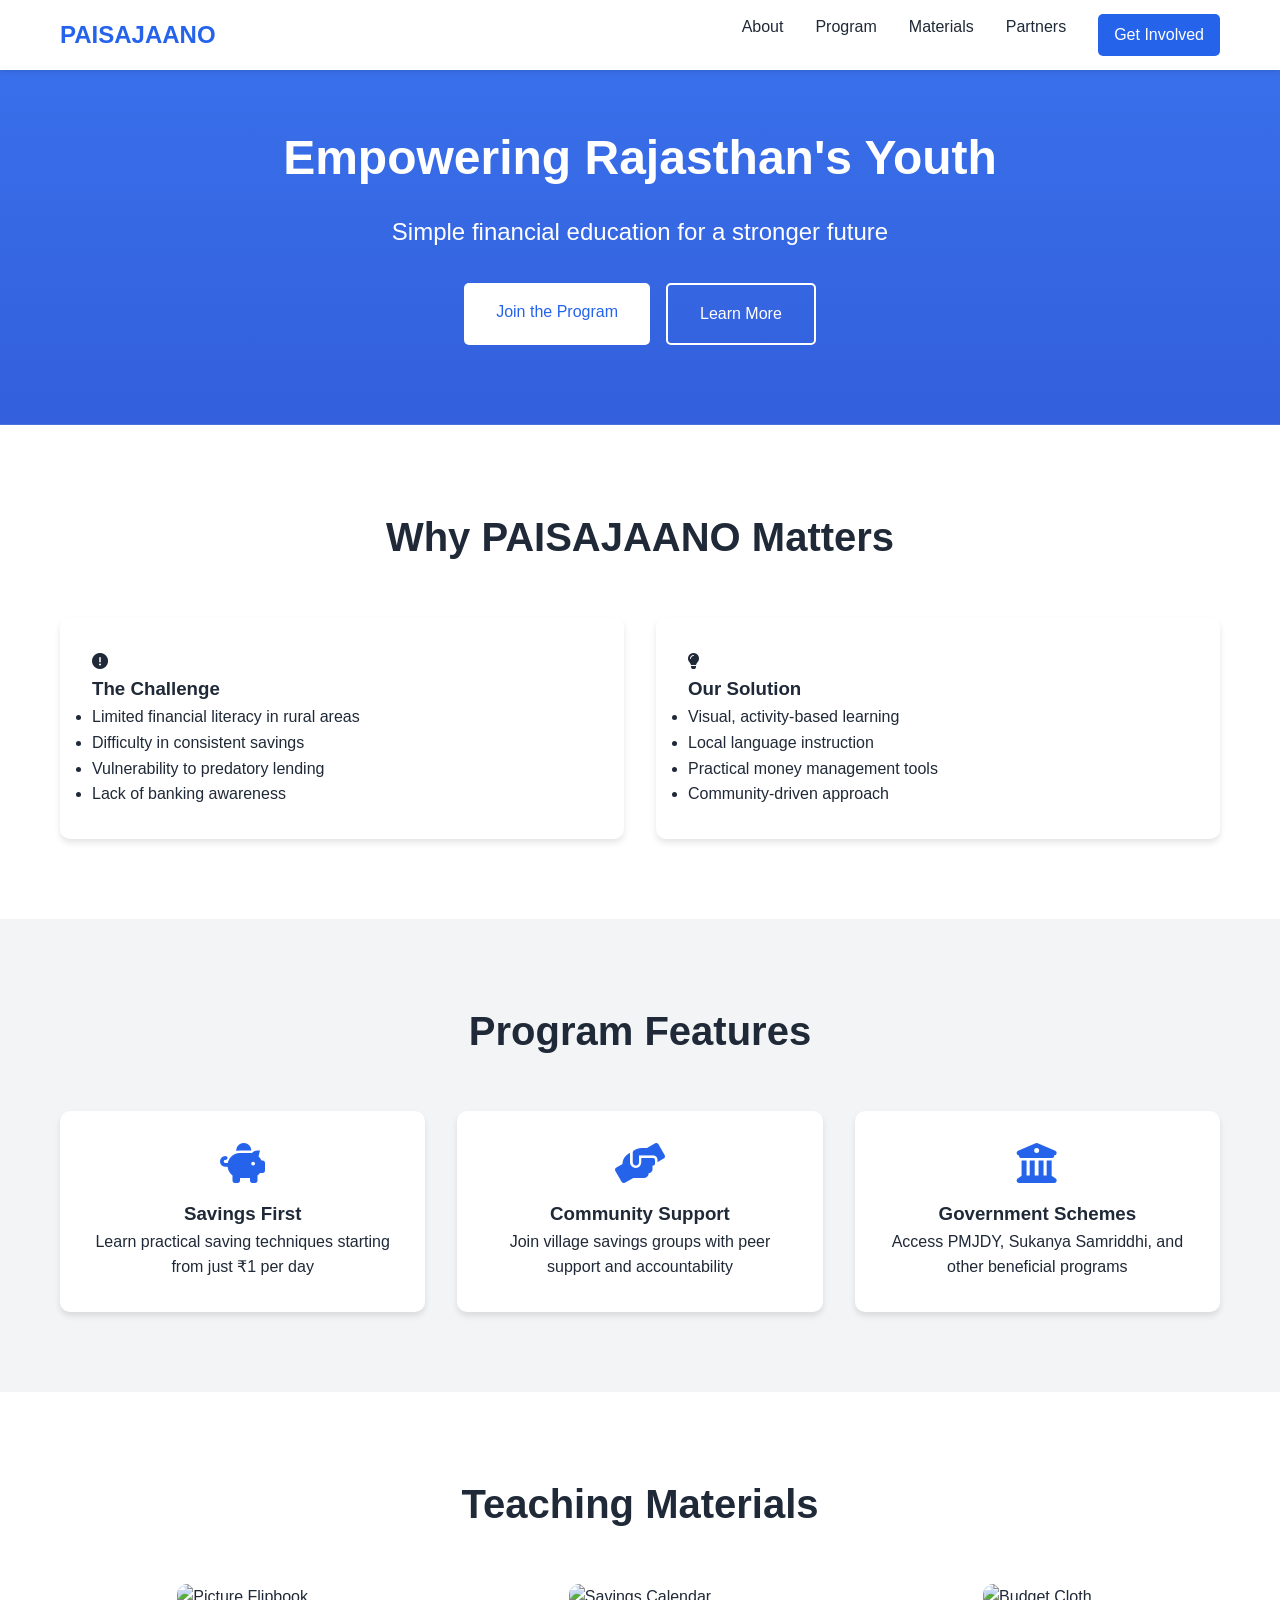
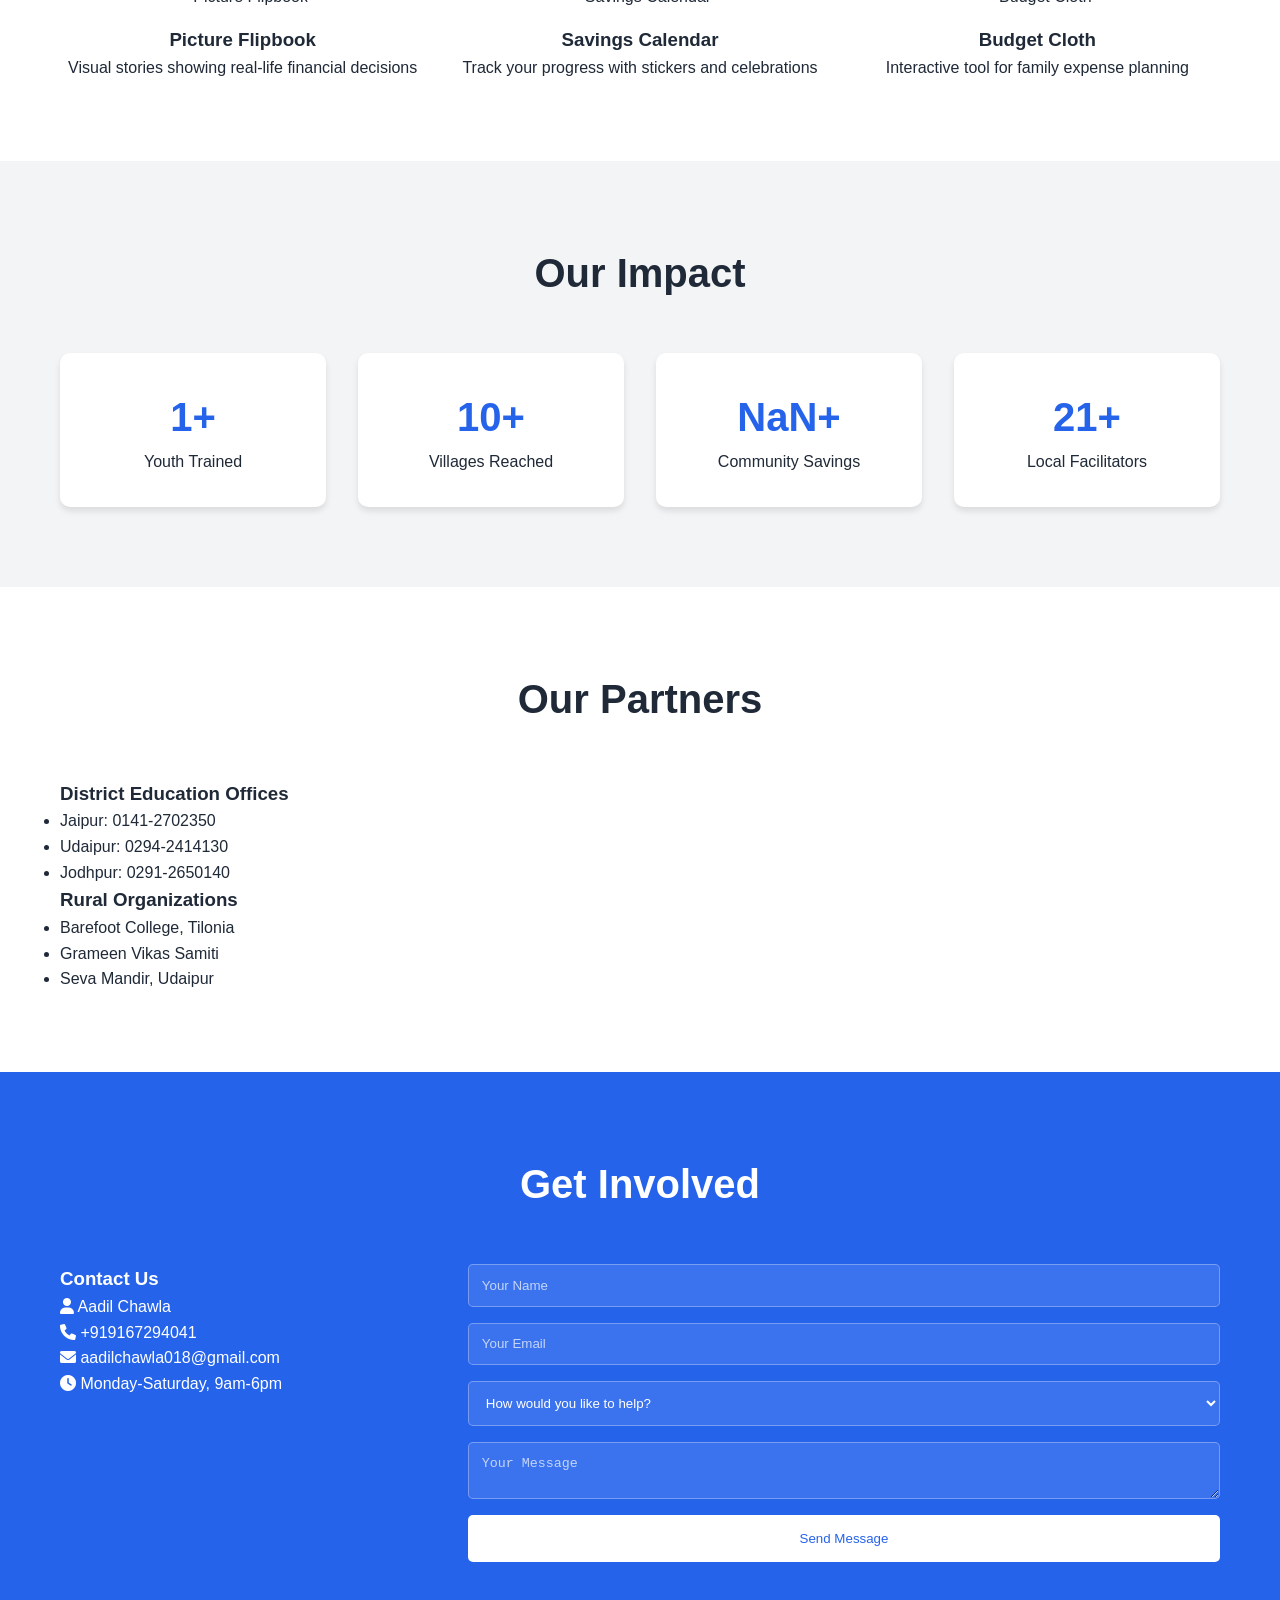
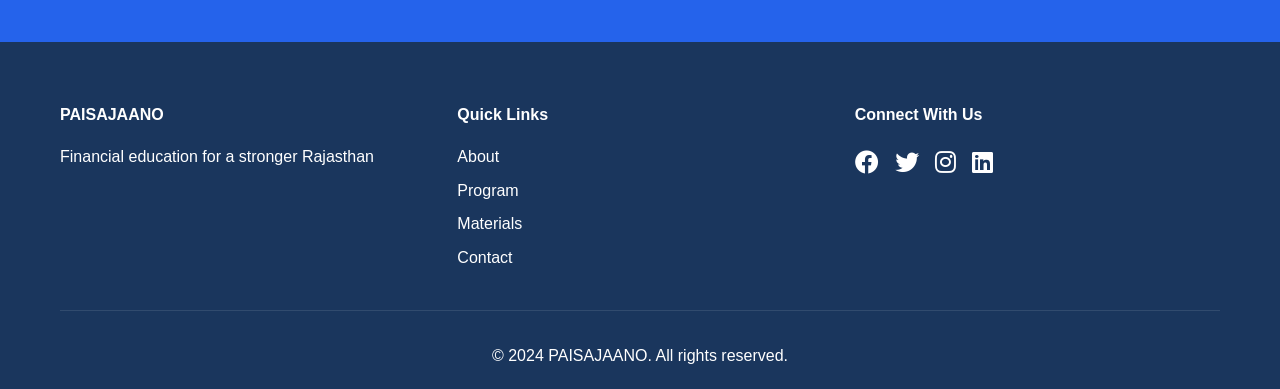
==== index.html @ 5492fe09 "Initial commit: PAISAJAANO website" ====
<!DOCTYPE html>
<html lang="en">
<head>
    <meta charset="UTF-8">
    <meta name="viewport" content="width=device-width, initial-scale=1.0">
    <meta name="description" content="PAISAJAANO - Financial Education Program for Underprivileged Youth in Rajasthan. Learn practical money skills, savings habits, and access government schemes.">
    <meta name="keywords" content="financial education, Rajasthan youth, money management, savings, PMJDY, financial literacy, rural education">
    <title>PAISAJAANO | Financial Education for Rajasthan's Youth</title>
    <link rel="stylesheet" href="styles.css">
    <link rel="stylesheet" href="https://cdnjs.cloudflare.com/ajax/libs/font-awesome/6.0.0/css/all.min.css">
</head>
<body>
    <nav class="navbar">
        <div class="container">
            <a href="#" class="logo">PAISAJAANO</a>
            <div class="nav-links">
                <a href="#about">About</a>
                <a href="#program">Program</a>
                <a href="#materials">Materials</a>
                <a href="#partners">Partners</a>
                <a href="#contact" class="cta-button">Get Involved</a>
            </div>
            <button class="mobile-menu">
                <i class="fas fa-bars"></i>
            </button>
        </div>
    </nav>

    <header class="hero">
        <div class="container">
            <h1>Empowering Rajasthan's Youth</h1>
            <p class="subtitle">Simple financial education for a stronger future</p>
            <div class="cta-group">
                <a href="#contact" class="primary-button">Join the Program</a>
                <a href="#about" class="secondary-button">Learn More</a>
            </div>
        </div>
    </header>

    <section id="about" class="section">
        <div class="container">
            <h2>Why PAISAJAANO Matters</h2>
            <div class="grid-2">
                <div class="problem-card">
                    <i class="fas fa-exclamation-circle"></i>
                    <h3>The Challenge</h3>
                    <ul>
                        <li>Limited financial literacy in rural areas</li>
                        <li>Difficulty in consistent savings</li>
                        <li>Vulnerability to predatory lending</li>
                        <li>Lack of banking awareness</li>
                    </ul>
                </div>
                <div class="solution-card">
                    <i class="fas fa-lightbulb"></i>
                    <h3>Our Solution</h3>
                    <ul>
                        <li>Visual, activity-based learning</li>
                        <li>Local language instruction</li>
                        <li>Practical money management tools</li>
                        <li>Community-driven approach</li>
                    </ul>
                </div>
            </div>
        </div>
    </section>

    <section id="program" class="section bg-light">
        <div class="container">
            <h2>Program Features</h2>
            <div class="grid-3">
                <div class="feature-card">
                    <i class="fas fa-piggy-bank"></i>
                    <h3>Savings First</h3>
                    <p>Learn practical saving techniques starting from just ₹1 per day</p>
                </div>
                <div class="feature-card">
                    <i class="fas fa-hands-helping"></i>
                    <h3>Community Support</h3>
                    <p>Join village savings groups with peer support and accountability</p>
                </div>
                <div class="feature-card">
                    <i class="fas fa-university"></i>
                    <h3>Government Schemes</h3>
                    <p>Access PMJDY, Sukanya Samriddhi, and other beneficial programs</p>
                </div>
            </div>
        </div>
    </section>

    <section id="materials" class="section">
        <div class="container">
            <h2>Teaching Materials</h2>
            <div class="materials-showcase">
                <div class="material-item">
                    <img src="images/flipbook.jpg" alt="Picture Flipbook" class="material-image">
                    <h3>Picture Flipbook</h3>
                    <p>Visual stories showing real-life financial decisions</p>
                </div>
                <div class="material-item">
                    <img src="images/calendar.jpg" alt="Savings Calendar" class="material-image">
                    <h3>Savings Calendar</h3>
                    <p>Track your progress with stickers and celebrations</p>
                </div>
                <div class="material-item">
                    <img src="images/budget-cloth.jpg" alt="Budget Cloth" class="material-image">
                    <h3>Budget Cloth</h3>
                    <p>Interactive tool for family expense planning</p>
                </div>
            </div>
        </div>
    </section>

    <section id="impact" class="section bg-light">
        <div class="container">
            <h2>Our Impact</h2>
            <div class="stats-grid">
                <div class="stat-card">
                    <span class="stat-number">5,000+</span>
                    <span class="stat-label">Youth Trained</span>
                </div>
                <div class="stat-card">
                    <span class="stat-number">50+</span>
                    <span class="stat-label">Villages Reached</span>
                </div>
                <div class="stat-card">
                    <span class="stat-number">₹10L+</span>
                    <span class="stat-label">Community Savings</span>
                </div>
                <div class="stat-card">
                    <span class="stat-number">100+</span>
                    <span class="stat-label">Local Facilitators</span>
                </div>
            </div>
        </div>
    </section>

    <section id="partners" class="section">
        <div class="container">
            <h2>Our Partners</h2>
            <div class="partners-grid">
                <div class="partner-card">
                    <h3>District Education Offices</h3>
                    <ul>
                        <li>Jaipur: 0141-2702350</li>
                        <li>Udaipur: 0294-2414130</li>
                        <li>Jodhpur: 0291-2650140</li>
                    </ul>
                </div>
                <div class="partner-card">
                    <h3>Rural Organizations</h3>
                    <ul>
                        <li>Barefoot College, Tilonia</li>
                        <li>Grameen Vikas Samiti</li>
                        <li>Seva Mandir, Udaipur</li>
                    </ul>
                </div>
            </div>
        </div>
    </section>

    <section id="contact" class="section bg-primary">
        <div class="container">
            <h2>Get Involved</h2>
            <div class="contact-grid">
                <div class="contact-info">
                    <h3>Contact Us</h3>
                    <p><i class="fas fa-user"></i> Aadil Chawla</p>
                    <p><i class="fas fa-phone"></i> +919167294041</p>
                    <p><i class="fas fa-envelope"></i> aadilchawla018@gmail.com</p>
                    <p><i class="fas fa-clock"></i> Monday-Saturday, 9am-6pm</p>
                </div>
                <form class="contact-form" id="contactForm">
                    <input type="text" placeholder="Your Name" required>
                    <input type="email" placeholder="Your Email" required>
                    <select required>
                        <option value="">How would you like to help?</option>
                        <option value="volunteer">Become a Facilitator</option>
                        <option value="host">Host a Session</option>
                        <option value="sponsor">Sponsor Materials</option>
                        <option value="other">Other Support</option>
                    </select>
                    <textarea placeholder="Your Message" required></textarea>
                    <button type="submit" class="primary-button">Send Message</button>
                </form>
            </div>
        </div>
    </section>

    <footer class="footer">
        <div class="container">
            <div class="footer-content">
                <div class="footer-section">
                    <h4>PAISAJAANO</h4>
                    <p>Financial education for a stronger Rajasthan</p>
                </div>
                <div class="footer-section">
                    <h4>Quick Links</h4>
                    <a href="#about">About</a>
                    <a href="#program">Program</a>
                    <a href="#materials">Materials</a>
                    <a href="#contact">Contact</a>
                </div>
                <div class="footer-section">
                    <h4>Connect With Us</h4>
                    <div class="social-links">
                        <a href="#"><i class="fab fa-facebook"></i></a>
                        <a href="#"><i class="fab fa-twitter"></i></a>
                        <a href="#"><i class="fab fa-instagram"></i></a>
                        <a href="#"><i class="fab fa-linkedin"></i></a>
                    </div>
                </div>
            </div>
            <div class="footer-bottom">
                <p>&copy; 2024 PAISAJAANO. All rights reserved.</p>
            </div>
        </div>
    </footer>

    <script src="script.js"></script>
</body>
</html>
---- styles.css ----
:root {
    --primary-color: #2563eb;
    --secondary-color: #1d4ed8;
    --text-color: #1f2937;
    --light-text: #6b7280;
    --background-light: #f3f4f6;
    --white: #ffffff;
    --success: #10b981;
    --warning: #f59e0b;
    --error: #ef4444;
}

* {
    margin: 0;
    padding: 0;
    box-sizing: border-box;
}

html {
    scroll-behavior: smooth;
}

body {
    font-family: -apple-system, BlinkMacSystemFont, 'Segoe UI', Roboto, Oxygen, Ubuntu, Cantarell, 'Open Sans', 'Helvetica Neue', sans-serif;
    line-height: 1.6;
    color: var(--text-color);
}

.container {
    max-width: 1200px;
    margin: 0 auto;
    padding: 0 20px;
}

/* Navigation */
.navbar {
    background: var(--white);
    box-shadow: 0 2px 4px rgba(0, 0, 0, 0.1);
    position: fixed;
    width: 100%;
    top: 0;
    z-index: 1000;
}

.navbar .container {
    display: flex;
    justify-content: space-between;
    align-items: center;
    height: 70px;
}

.logo {
    font-size: 1.5rem;
    font-weight: bold;
    color: var(--primary-color);
    text-decoration: none;
}

.nav-links {
    display: flex;
    gap: 2rem;
}

.nav-links a {
    text-decoration: none;
    color: var(--text-color);
    font-weight: 500;
    transition: color 0.3s ease;
}

.nav-links a:hover {
    color: var(--primary-color);
}

.cta-button {
    background: var(--primary-color);
    color: var(--white) !important;
    padding: 0.5rem 1rem;
    border-radius: 5px;
}

.mobile-menu {
    display: none;
}

/* Hero Section */
.hero {
    background: linear-gradient(rgba(37, 99, 235, 0.9), rgba(29, 78, 216, 0.9)), url('images/hero-bg.jpg');
    background-size: cover;
    background-position: center;
    color: var(--white);
    padding: 120px 0 80px;
    text-align: center;
}

.hero h1 {
    font-size: 3rem;
    margin-bottom: 1rem;
}

.hero .subtitle {
    font-size: 1.5rem;
    margin-bottom: 2rem;
}

.cta-group {
    display: flex;
    gap: 1rem;
    justify-content: center;
}

.primary-button, .secondary-button {
    padding: 1rem 2rem;
    border-radius: 5px;
    text-decoration: none;
    font-weight: 500;
    transition: transform 0.3s ease;
}

.primary-button {
    background: var(--white);
    color: var(--primary-color);
}

.secondary-button {
    border: 2px solid var(--white);
    color: var(--white);
}

.primary-button:hover, .secondary-button:hover {
    transform: translateY(-2px);
}

/* Sections */
.section {
    padding: 80px 0;
}

.section h2 {
    text-align: center;
    font-size: 2.5rem;
    margin-bottom: 3rem;
}

.bg-light {
    background: var(--background-light);
}

.bg-primary {
    background: var(--primary-color);
    color: var(--white);
}

/* Grid Layouts */
.grid-2 {
    display: grid;
    grid-template-columns: repeat(2, 1fr);
    gap: 2rem;
}

.grid-3 {
    display: grid;
    grid-template-columns: repeat(3, 1fr);
    gap: 2rem;
}

/* Cards */
.problem-card, .solution-card, .feature-card {
    background: var(--white);
    padding: 2rem;
    border-radius: 10px;
    box-shadow: 0 4px 6px rgba(0, 0, 0, 0.1);
    transition: transform 0.3s ease;
}

.problem-card:hover, .solution-card:hover, .feature-card:hover {
    transform: translateY(-5px);
}

.feature-card {
    text-align: center;
}

.feature-card i {
    font-size: 2.5rem;
    color: var(--primary-color);
    margin-bottom: 1rem;
}

/* Materials Section */
.materials-showcase {
    display: grid;
    grid-template-columns: repeat(3, 1fr);
    gap: 2rem;
}

.material-item {
    text-align: center;
}

.material-image {
    width: 100%;
    height: 200px;
    object-fit: cover;
    border-radius: 10px;
    margin-bottom: 1rem;
}

/* Stats Section */
.stats-grid {
    display: grid;
    grid-template-columns: repeat(4, 1fr);
    gap: 2rem;
}

.stat-card {
    text-align: center;
    background: var(--white);
    padding: 2rem;
    border-radius: 10px;
    box-shadow: 0 4px 6px rgba(0, 0, 0, 0.1);
}

.stat-number {
    font-size: 2.5rem;
    font-weight: bold;
    color: var(--primary-color);
    display: block;
}

/* Contact Form */
.contact-grid {
    display: grid;
    grid-template-columns: 1fr 2fr;
    gap: 2rem;
}

.contact-form {
    display: grid;
    gap: 1rem;
}

.contact-form input,
.contact-form select,
.contact-form textarea {
    padding: 0.8rem;
    border: 1px solid rgba(255, 255, 255, 0.3);
    border-radius: 5px;
    background: rgba(255, 255, 255, 0.1);
    color: var(--white);
}

.contact-form input::placeholder,
.contact-form textarea::placeholder {
    color: rgba(255, 255, 255, 0.7);
}

.contact-form button {
    background: var(--white);
    color: var(--primary-color);
    border: none;
    cursor: pointer;
}

/* Footer */
.footer {
    background: #1a365d;
    color: var(--white);
    padding: 60px 0 20px;
}

.footer-content {
    display: grid;
    grid-template-columns: repeat(3, 1fr);
    gap: 2rem;
    margin-bottom: 2rem;
}

.footer-section h4 {
    margin-bottom: 1rem;
}

.footer-section a {
    color: var(--white);
    text-decoration: none;
    display: block;
    margin-bottom: 0.5rem;
}

.social-links {
    display: flex;
    gap: 1rem;
}

.social-links a {
    font-size: 1.5rem;
}

.footer-bottom {
    text-align: center;
    padding-top: 2rem;
    border-top: 1px solid rgba(255, 255, 255, 0.1);
}

/* Responsive Design */
@media (max-width: 768px) {
    .nav-links {
        display: none;
    }

    .mobile-menu {
        display: block;
        background: none;
        border: none;
        color: var(--text-color);
        font-size: 1.5rem;
        cursor: pointer;
    }

    .grid-2,
    .grid-3,
    .materials-showcase,
    .stats-grid,
    .contact-grid {
        grid-template-columns: 1fr;
    }

    .hero h1 {
        font-size: 2rem;
    }

    .section h2 {
        font-size: 2rem;
    }

    .footer-content {
        grid-template-columns: 1fr;
        text-align: center;
    }

    .social-links {
        justify-content: center;
    }
}

@media (max-width: 480px) {
    .cta-group {
        flex-direction: column;
    }

    .stat-number {
        font-size: 2rem;
    }
}
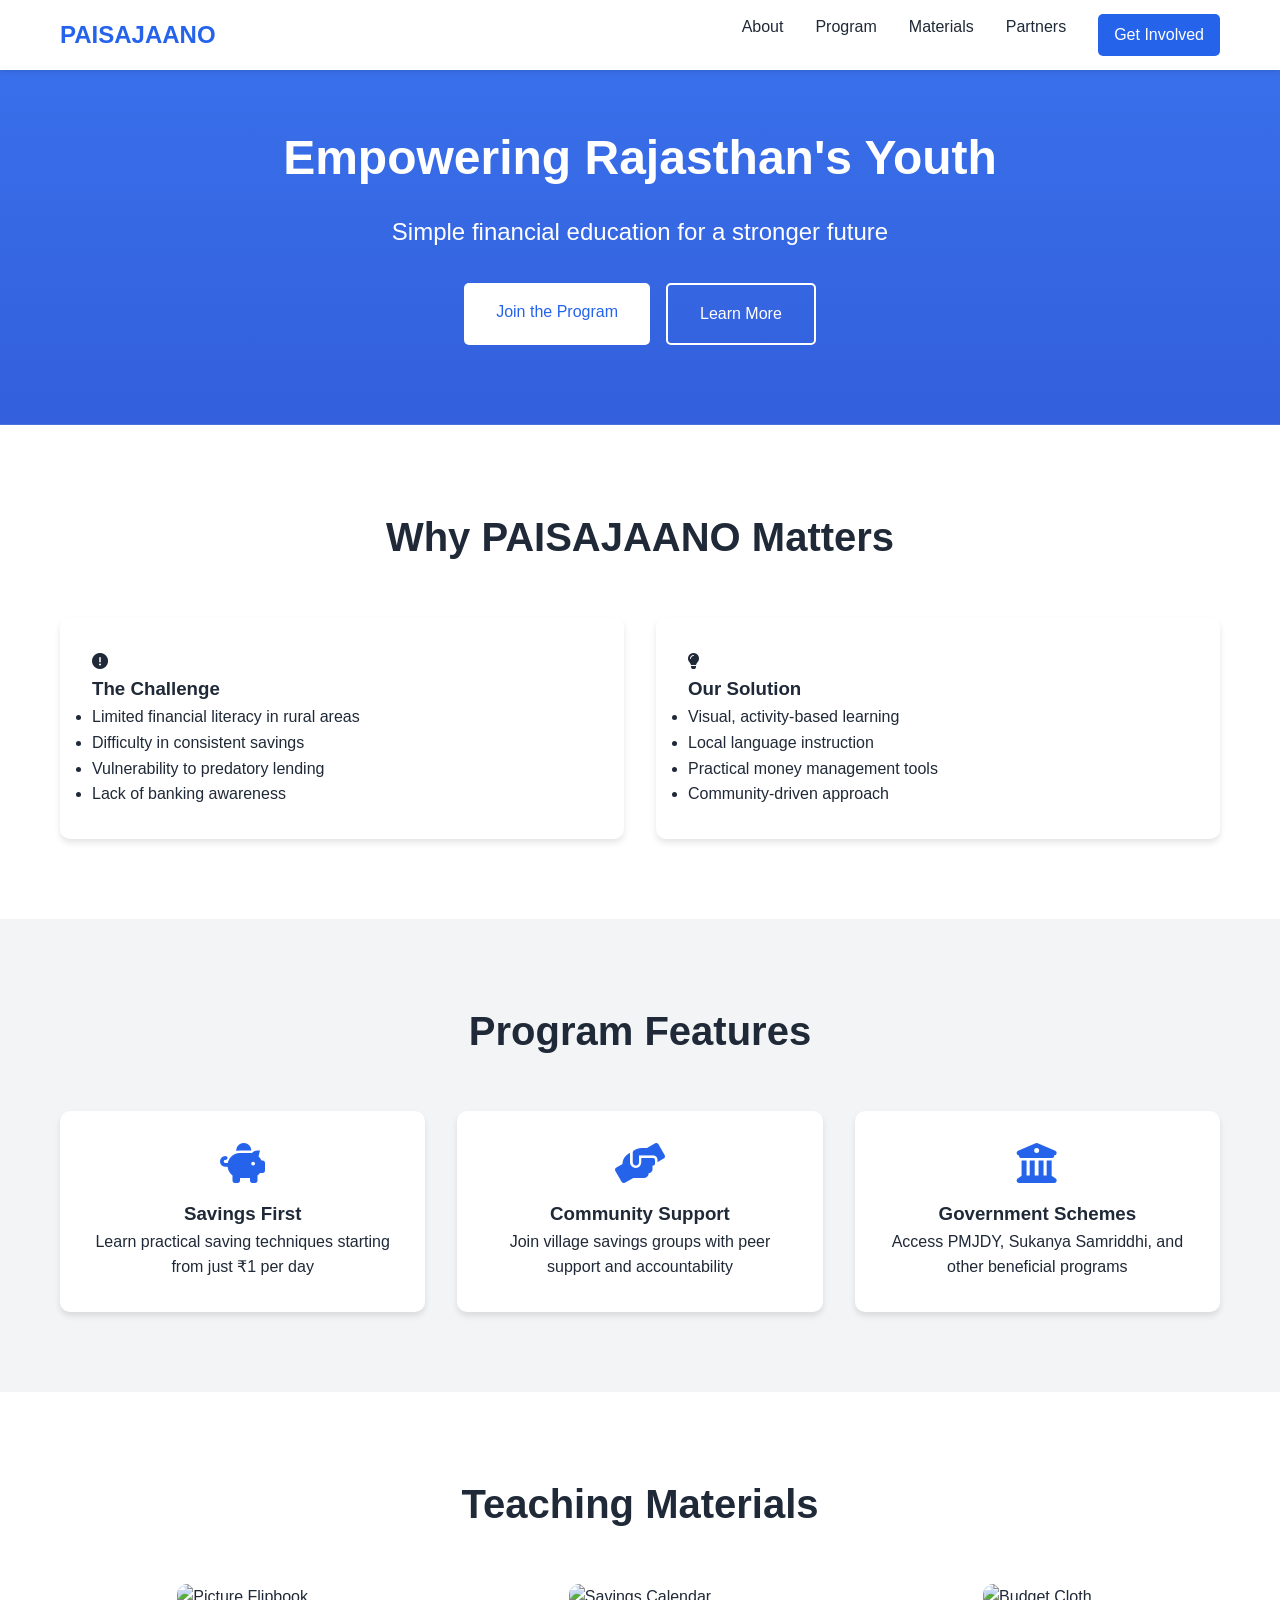
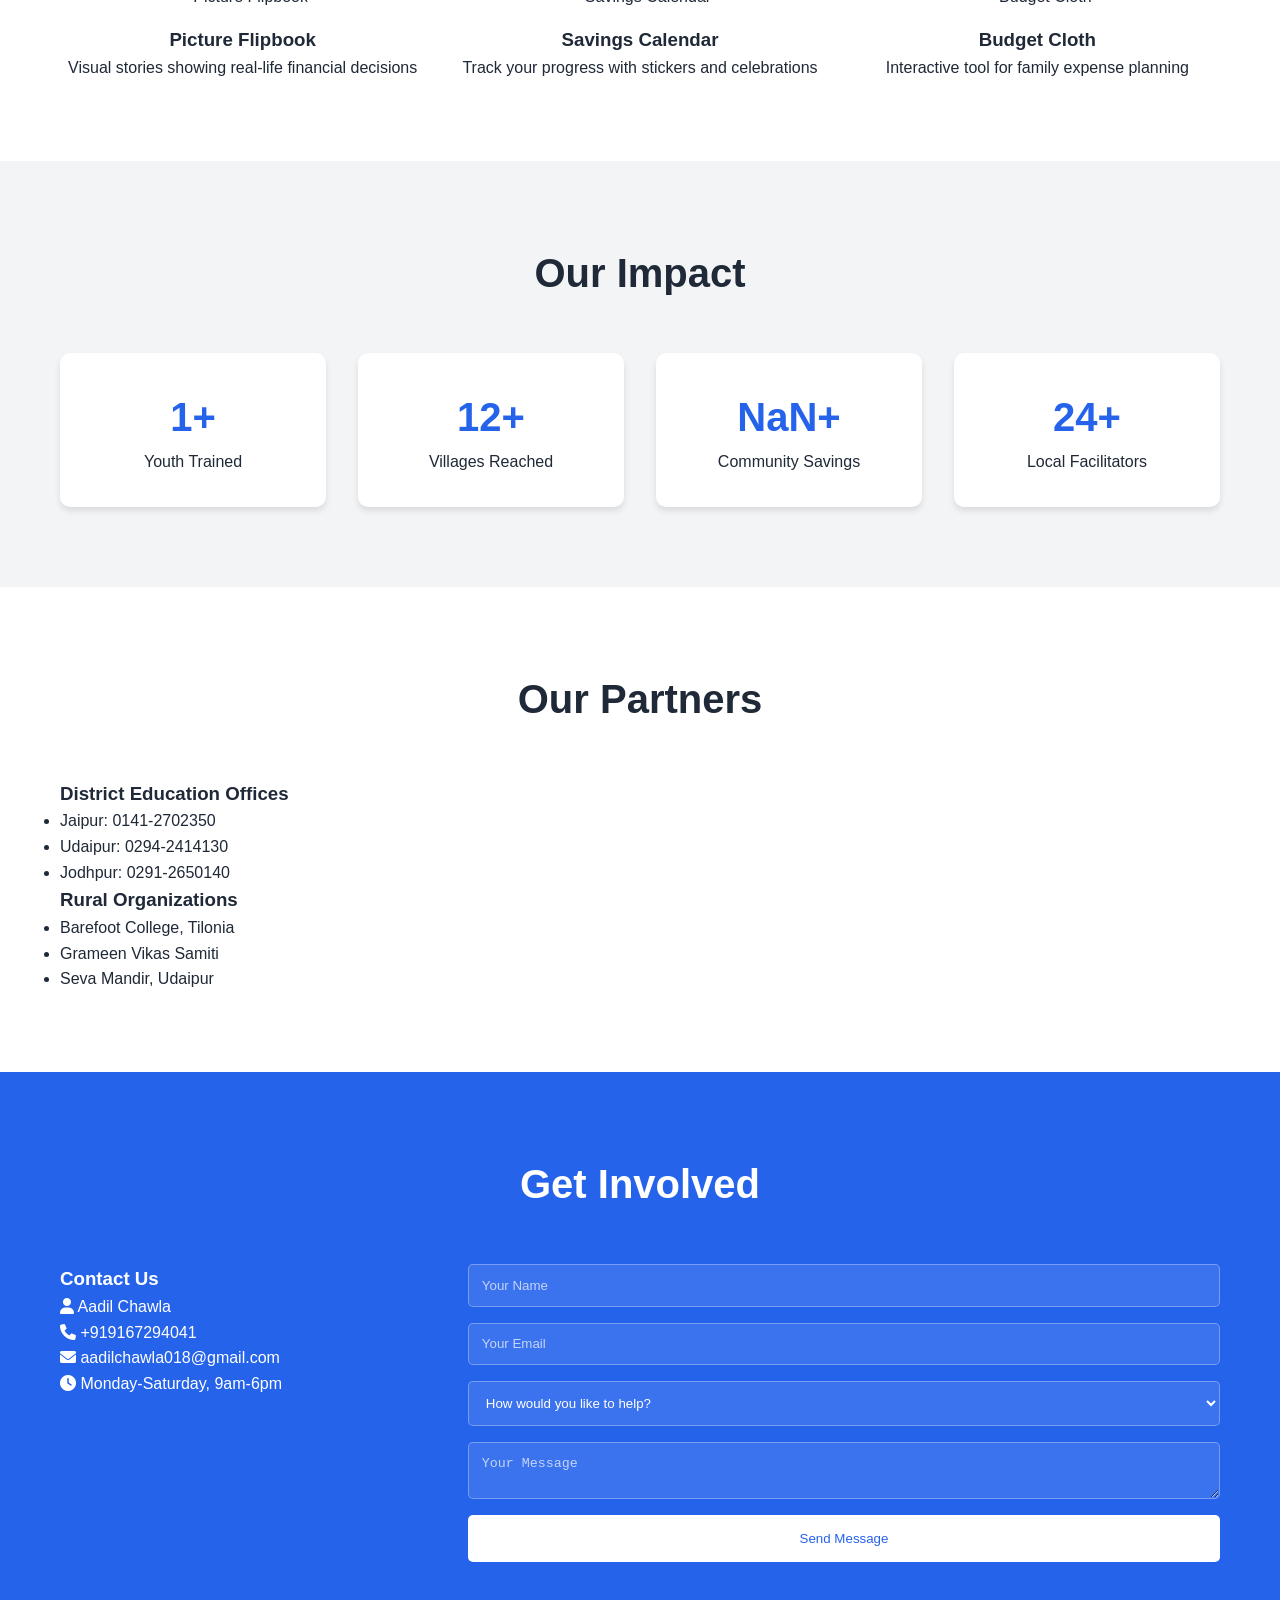
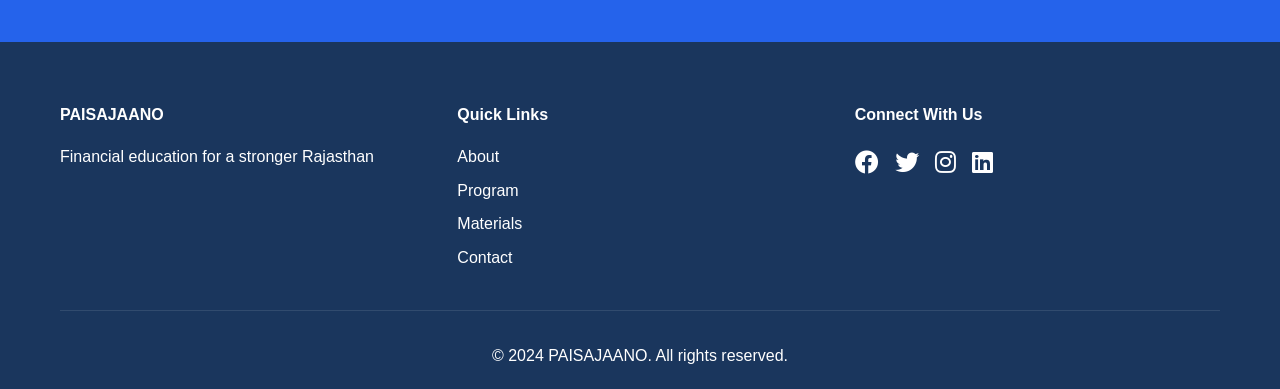
==== commit 06fb8834: "Add placeholder images and favicon" ====
--- a/index.html
+++ b/index.html
@@ -8,6 +8,7 @@
     <title>PAISAJAANO | Financial Education for Rajasthan's Youth</title>
     <link rel="stylesheet" href="styles.css">
     <link rel="stylesheet" href="https://cdnjs.cloudflare.com/ajax/libs/font-awesome/6.0.0/css/all.min.css">
+    <link rel="icon" type="image/png" href="https://via.placeholder.com/32x32.png?text=P">
 </head>
 <body>
     <nav class="navbar">
@@ -93,17 +94,17 @@
             <h2>Teaching Materials</h2>
             <div class="materials-showcase">
                 <div class="material-item">
-                    <img src="images/flipbook.jpg" alt="Picture Flipbook" class="material-image">
+                    <img src="https://via.placeholder.com/400x300.png?text=Flipbook" alt="Picture Flipbook" class="material-image">
                     <h3>Picture Flipbook</h3>
                     <p>Visual stories showing real-life financial decisions</p>
                 </div>
                 <div class="material-item">
-                    <img src="images/calendar.jpg" alt="Savings Calendar" class="material-image">
+                    <img src="https://via.placeholder.com/400x300.png?text=Calendar" alt="Savings Calendar" class="material-image">
                     <h3>Savings Calendar</h3>
                     <p>Track your progress with stickers and celebrations</p>
                 </div>
                 <div class="material-item">
-                    <img src="images/budget-cloth.jpg" alt="Budget Cloth" class="material-image">
+                    <img src="https://via.placeholder.com/400x300.png?text=Budget+Cloth" alt="Budget Cloth" class="material-image">
                     <h3>Budget Cloth</h3>
                     <p>Interactive tool for family expense planning</p>
                 </div>
--- a/styles.css
+++ b/styles.css
@@ -85,7 +85,7 @@
 
 /* Hero Section */
 .hero {
-    background: linear-gradient(rgba(37, 99, 235, 0.9), rgba(29, 78, 216, 0.9)), url('images/hero-bg.jpg');
+    background: linear-gradient(rgba(37, 99, 235, 0.9), rgba(29, 78, 216, 0.9)), url('https://via.placeholder.com/1920x1080.png?text=PAISAJAANO');
     background-size: cover;
     background-position: center;
     color: var(--white);
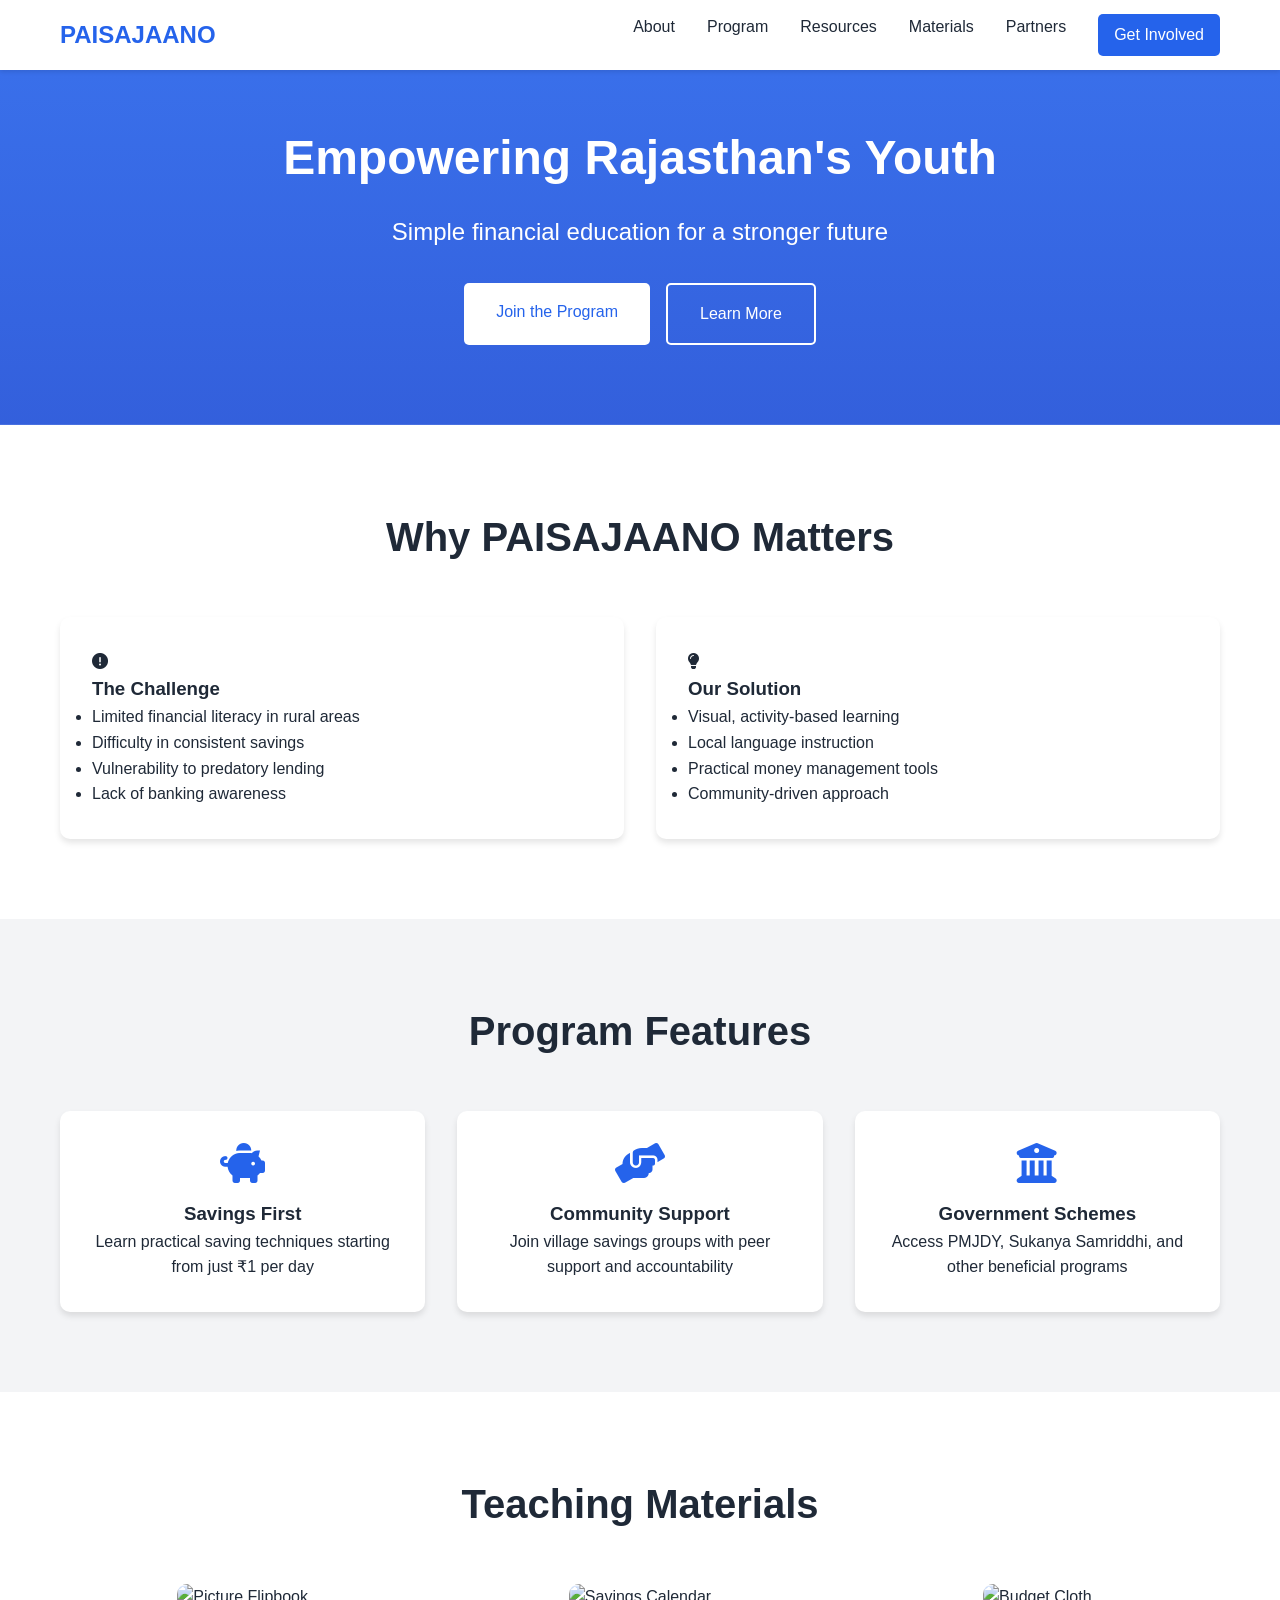
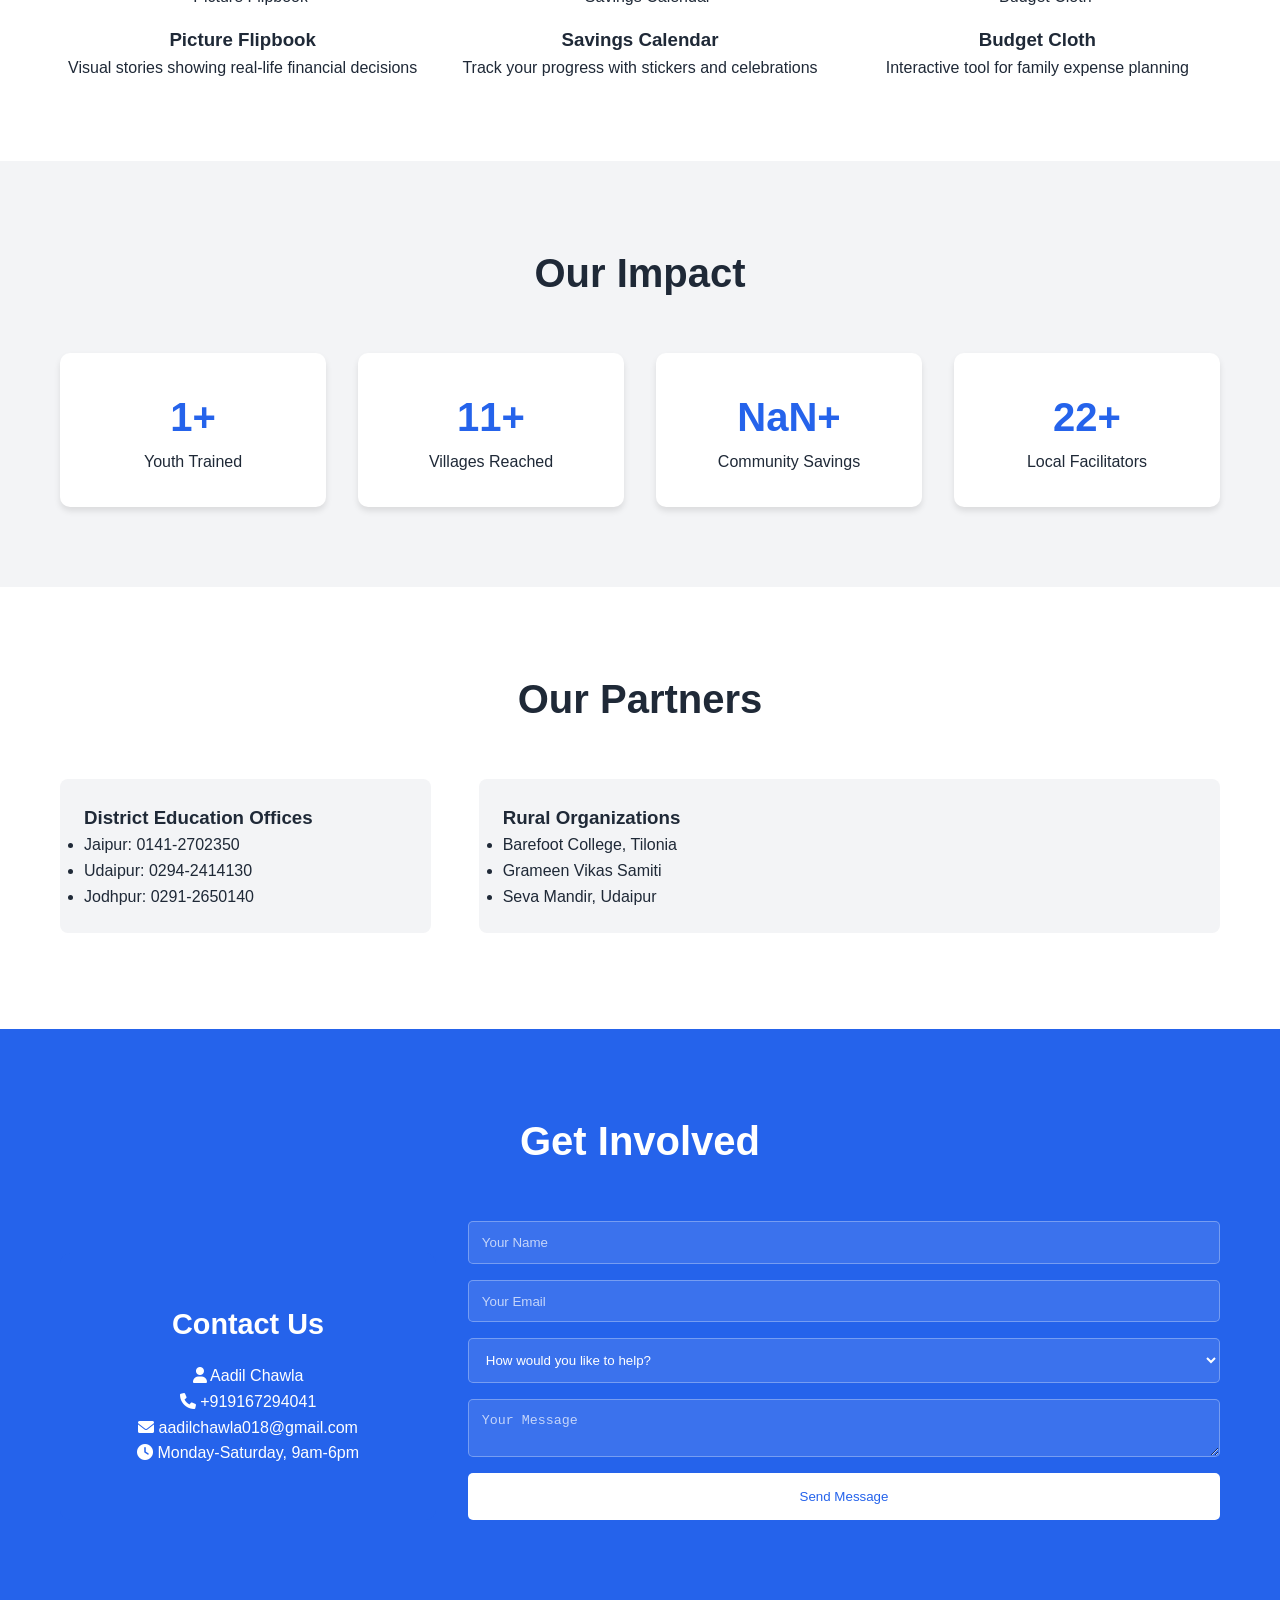
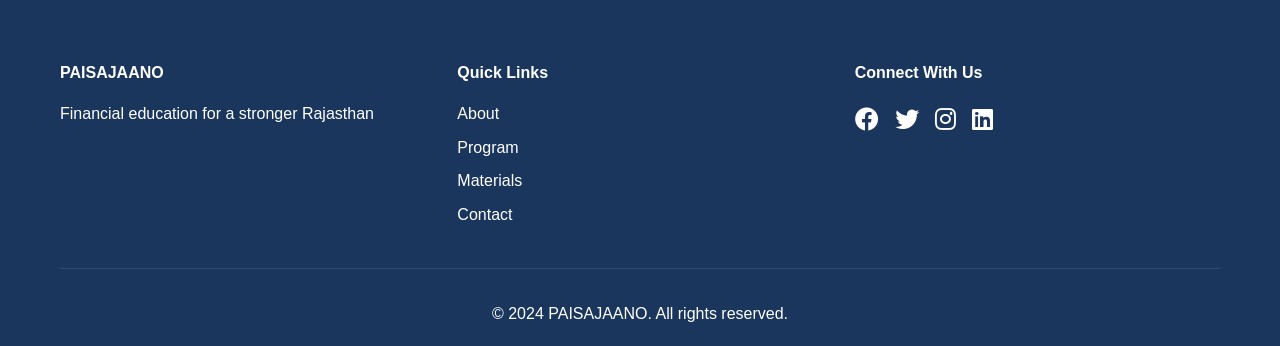
==== commit d5df2b64: "Add resources page link to main navigation" ====
--- a/index.html
+++ b/index.html
@@ -17,6 +17,7 @@
             <div class="nav-links">
                 <a href="#about">About</a>
                 <a href="#program">Program</a>
+                <a href="resources.html">Resources</a>
                 <a href="#materials">Materials</a>
                 <a href="#partners">Partners</a>
                 <a href="#contact" class="cta-button">Get Involved</a>
--- a/styles.css
+++ b/styles.css
@@ -351,4 +351,684 @@
     .stat-number {
         font-size: 2rem;
     }
+}
+
+/* Resources Page Styles */
+.page-header {
+    background: var(--primary-color);
+    color: var(--white);
+    padding: 100px 0 40px;
+    text-align: center;
+}
+
+.page-header h1 {
+    font-size: 2.5rem;
+    margin-bottom: 1rem;
+}
+
+.resources-grid {
+    display: grid;
+    gap: 3rem;
+}
+
+.resource-category h2 {
+    color: var(--primary-color);
+    font-size: 1.8rem;
+    margin-bottom: 2rem;
+    display: flex;
+    align-items: center;
+    gap: 1rem;
+}
+
+.resource-category h2 i {
+    font-size: 2rem;
+}
+
+.resource-items {
+    display: grid;
+    grid-template-columns: repeat(auto-fit, minmax(300px, 1fr));
+    gap: 2rem;
+}
+
+.resource-item {
+    background: var(--white);
+    padding: 2rem;
+    border-radius: 10px;
+    box-shadow: 0 4px 6px rgba(0, 0, 0, 0.1);
+    text-align: center;
+}
+
+.resource-item i {
+    font-size: 2.5rem;
+    color: var(--primary-color);
+    margin-bottom: 1rem;
+}
+
+.resource-item h3 {
+    margin-bottom: 0.5rem;
+}
+
+.download-button {
+    display: inline-flex;
+    align-items: center;
+    gap: 0.5rem;
+    background: var(--primary-color);
+    color: var(--white);
+    padding: 0.8rem 1.5rem;
+    border-radius: 5px;
+    text-decoration: none;
+    margin-top: 1rem;
+    transition: transform 0.3s ease;
+}
+
+.download-button:hover {
+    transform: translateY(-2px);
+}
+
+/* Materials Request Form */
+.materials-request-form {
+    max-width: 800px;
+    margin: 2rem auto;
+    background: var(--white);
+    padding: 2rem;
+    border-radius: 10px;
+    box-shadow: 0 4px 6px rgba(0, 0, 0, 0.1);
+}
+
+.form-grid {
+    display: grid;
+    grid-template-columns: repeat(2, 1fr);
+    gap: 1.5rem;
+}
+
+.form-group {
+    display: flex;
+    flex-direction: column;
+}
+
+.form-group.full-width {
+    grid-column: 1 / -1;
+}
+
+.form-group label {
+    margin-bottom: 0.5rem;
+    font-weight: 500;
+}
+
+.form-group input,
+.form-group textarea {
+    padding: 0.8rem;
+    border: 1px solid #ddd;
+    border-radius: 5px;
+}
+
+.checkbox-group {
+    display: grid;
+    grid-template-columns: repeat(2, 1fr);
+    gap: 1rem;
+}
+
+.checkbox-group label {
+    display: flex;
+    align-items: center;
+    gap: 0.5rem;
+    font-weight: normal;
+}
+
+.text-center {
+    text-align: center;
+}
+
+@media (max-width: 768px) {
+    .form-grid {
+        grid-template-columns: 1fr;
+    }
+    
+    .checkbox-group {
+        grid-template-columns: 1fr;
+    }
+}
+
+/* Mission Section Styles */
+.mission-content {
+    margin-bottom: 4rem;
+}
+
+.mission-grid {
+    display: grid;
+    grid-template-columns: 1fr 1fr;
+    gap: 3rem;
+    align-items: start;
+}
+
+.mission-statement {
+    font-size: 1.5rem;
+    line-height: 1.8;
+    color: var(--text-color);
+    margin-bottom: 2rem;
+}
+
+.mission-points {
+    display: grid;
+    gap: 1.5rem;
+}
+
+.point {
+    display: flex;
+    align-items: flex-start;
+    gap: 1rem;
+}
+
+.point i {
+    color: var(--success);
+    font-size: 1.2rem;
+    margin-top: 0.3rem;
+}
+
+/* Programs Section Styles */
+.programs-grid {
+    display: grid;
+    grid-template-columns: repeat(3, 1fr);
+    gap: 2rem;
+}
+
+.program-card {
+    background: var(--white);
+    padding: 2rem;
+    border-radius: 10px;
+    box-shadow: 0 4px 6px rgba(0, 0, 0, 0.1);
+    transition: transform 0.3s ease;
+}
+
+.program-card:hover {
+    transform: translateY(-5px);
+}
+
+.program-icon {
+    font-size: 2.5rem;
+    color: var(--primary-color);
+    margin-bottom: 1.5rem;
+    text-align: center;
+}
+
+.program-card h3 {
+    color: var(--text-color);
+    margin-bottom: 1rem;
+}
+
+.program-features {
+    list-style: none;
+    margin-top: 1.5rem;
+}
+
+.program-features li {
+    padding: 0.5rem 0;
+    border-bottom: 1px solid var(--background-light);
+}
+
+.program-features li:last-child {
+    border-bottom: none;
+}
+
+/* Impact Stories Section */
+.stories-grid {
+    display: grid;
+    grid-template-columns: repeat(3, 1fr);
+    gap: 2rem;
+}
+
+.story-card {
+    background: var(--white);
+    border-radius: 10px;
+    overflow: hidden;
+    box-shadow: 0 4px 6px rgba(0, 0, 0, 0.1);
+    transition: transform 0.3s ease;
+}
+
+.story-card:hover {
+    transform: translateY(-5px);
+}
+
+.story-image {
+    width: 100%;
+    height: 200px;
+    overflow: hidden;
+}
+
+.story-image img {
+    width: 100%;
+    height: 100%;
+    object-fit: cover;
+}
+
+.story-card h3 {
+    padding: 1.5rem 1.5rem 0.5rem;
+    color: var(--text-color);
+}
+
+.story-card p {
+    padding: 0 1.5rem;
+    color: var(--light-text);
+    font-style: italic;
+}
+
+.story-card .location {
+    display: block;
+    padding: 1rem 1.5rem;
+    color: var(--primary-color);
+    font-weight: 500;
+}
+
+/* Responsive Styles */
+@media (max-width: 1024px) {
+    .mission-grid,
+    .programs-grid,
+    .stories-grid {
+        grid-template-columns: repeat(2, 1fr);
+    }
+}
+
+@media (max-width: 768px) {
+    .mission-grid,
+    .programs-grid,
+    .stories-grid {
+        grid-template-columns: 1fr;
+    }
+
+    .mission-statement {
+        font-size: 1.2rem;
+    }
+
+    .story-card {
+        max-width: 400px;
+        margin: 0 auto;
+    }
+}
+
+/* Problem & Solution Section */
+.problem-box, .solution-box {
+    background: var(--white);
+    padding: 2rem;
+    border-radius: 10px;
+    box-shadow: 0 4px 6px rgba(0, 0, 0, 0.1);
+}
+
+.challenge-list, .solution-list {
+    list-style: none;
+    padding: 0;
+}
+
+.challenge-list li, .solution-list li {
+    margin-bottom: 1rem;
+    padding-left: 2rem;
+    position: relative;
+}
+
+.challenge-list li:before {
+    content: "⚠️";
+    position: absolute;
+    left: 0;
+}
+
+.solution-list li:before {
+    content: "✓";
+    position: absolute;
+    left: 0;
+    color: var(--success);
+    font-weight: bold;
+}
+
+/* Government Schemes Section */
+.schemes-grid {
+    display: grid;
+    grid-template-columns: repeat(2, 1fr);
+    gap: 2rem;
+}
+
+.scheme-card {
+    background: var(--white);
+    padding: 2rem;
+    border-radius: 10px;
+    box-shadow: 0 4px 6px rgba(0, 0, 0, 0.1);
+    transition: transform 0.3s ease;
+}
+
+.scheme-card:hover {
+    transform: translateY(-5px);
+}
+
+.scheme-card h3 {
+    color: var(--primary-color);
+    margin-bottom: 1rem;
+    font-size: 1.2rem;
+}
+
+.scheme-card ul {
+    list-style: none;
+    padding: 0;
+}
+
+.scheme-card li {
+    margin-bottom: 0.8rem;
+    padding-left: 1.5rem;
+    position: relative;
+}
+
+.scheme-card li:before {
+    content: "•";
+    position: absolute;
+    left: 0;
+    color: var(--primary-color);
+}
+
+/* Partners Section */
+.partners-grid {
+    display: grid;
+    grid-template-columns: 1fr 2fr;
+    gap: 3rem;
+}
+
+.partner-category {
+    background: var(--white);
+    padding: 2rem;
+    border-radius: 10px;
+    box-shadow: 0 4px 6px rgba(0, 0, 0, 0.1);
+}
+
+.partner-category h3 {
+    color: var(--primary-color);
+    margin-bottom: 1.5rem;
+}
+
+.contact-list {
+    list-style: none;
+    padding: 0;
+}
+
+.contact-list li {
+    margin-bottom: 1rem;
+    display: flex;
+    align-items: center;
+    gap: 0.5rem;
+}
+
+.partner-card {
+    background: var(--background-light);
+    padding: 1.5rem;
+    border-radius: 8px;
+    margin-bottom: 1rem;
+}
+
+.partner-card h4 {
+    color: var(--primary-color);
+    margin-bottom: 0.5rem;
+}
+
+.partner-card p {
+    margin-bottom: 0.3rem;
+    color: var(--text-color);
+}
+
+/* Get Involved Section */
+.involvement-grid {
+    display: grid;
+    grid-template-columns: repeat(3, 1fr);
+    gap: 2rem;
+    margin-bottom: 3rem;
+}
+
+.involvement-card {
+    background: var(--white);
+    padding: 2rem;
+    border-radius: 10px;
+    box-shadow: 0 4px 6px rgba(0, 0, 0, 0.1);
+}
+
+.involvement-card h3 {
+    color: var(--primary-color);
+    margin-bottom: 1.5rem;
+}
+
+.involvement-card ul {
+    list-style: none;
+    padding: 0;
+}
+
+.involvement-card li {
+    margin-bottom: 1rem;
+    padding-left: 1.5rem;
+    position: relative;
+}
+
+.involvement-card li:before {
+    content: "→";
+    position: absolute;
+    left: 0;
+    color: var(--primary-color);
+}
+
+.contact-info {
+    text-align: center;
+    background: var(--primary-color);
+    color: var(--white);
+    padding: 3rem;
+    border-radius: 10px;
+    margin-top: 2rem;
+}
+
+.contact-info h3 {
+    font-size: 1.8rem;
+    margin-bottom: 1rem;
+}
+
+.contact-details {
+    display: flex;
+    justify-content: center;
+    gap: 2rem;
+    margin-top: 1.5rem;
+}
+
+.contact-details p {
+    display: flex;
+    align-items: center;
+    gap: 0.5rem;
+}
+
+/* Responsive Design Updates */
+@media (max-width: 1024px) {
+    .schemes-grid,
+    .involvement-grid {
+        grid-template-columns: repeat(2, 1fr);
+    }
+
+    .partners-grid {
+        grid-template-columns: 1fr;
+    }
+
+    .contact-details {
+        flex-direction: column;
+        gap: 1rem;
+    }
+}
+
+@media (max-width: 768px) {
+    .schemes-grid,
+    .involvement-grid {
+        grid-template-columns: 1fr;
+    }
+
+    .partner-category {
+        padding: 1.5rem;
+    }
+}
+
+/* Timeline Section */
+.timeline {
+    display: grid;
+    gap: 2rem;
+    padding: 2rem 0;
+}
+
+.timeline-phase {
+    background: var(--white);
+    border-radius: 10px;
+    padding: 2rem;
+    box-shadow: 0 4px 6px rgba(0, 0, 0, 0.1);
+    position: relative;
+}
+
+.phase-header {
+    margin-bottom: 1.5rem;
+}
+
+.phase-duration {
+    font-size: 1.2rem;
+    font-weight: 600;
+    color: var(--primary-color);
+}
+
+.phase-tasks {
+    list-style: none;
+    padding: 0;
+}
+
+.phase-tasks li {
+    margin-bottom: 0.8rem;
+    padding-left: 1.5rem;
+    position: relative;
+}
+
+.phase-tasks li:before {
+    content: "→";
+    position: absolute;
+    left: 0;
+    color: var(--primary-color);
+}
+
+/* Budget Section */
+.budget-phases {
+    display: grid;
+    gap: 2rem;
+}
+
+.budget-phase {
+    background: var(--white);
+    border-radius: 10px;
+    padding: 2rem;
+    box-shadow: 0 4px 6px rgba(0, 0, 0, 0.1);
+}
+
+.budget-phase h3 {
+    color: var(--primary-color);
+    margin-bottom: 1.5rem;
+    font-size: 1.4rem;
+}
+
+.budget-details {
+    display: grid;
+    grid-template-columns: repeat(auto-fit, minmax(300px, 1fr));
+    gap: 2rem;
+}
+
+.budget-item {
+    background: var(--background-light);
+    padding: 1.5rem;
+    border-radius: 8px;
+}
+
+.budget-item h4 {
+    color: var(--text-color);
+    margin-bottom: 1rem;
+}
+
+.budget-item ul {
+    list-style: none;
+    padding: 0;
+}
+
+.budget-item li {
+    margin-bottom: 0.8rem;
+    padding-left: 1.5rem;
+    position: relative;
+}
+
+.budget-item li:before {
+    content: "₹";
+    position: absolute;
+    left: 0;
+    color: var(--primary-color);
+}
+
+/* Seminar Structure */
+.seminar-timeline {
+    display: grid;
+    gap: 2rem;
+}
+
+.seminar-block {
+    background: var(--white);
+    border-radius: 10px;
+    padding: 2rem;
+    box-shadow: 0 4px 6px rgba(0, 0, 0, 0.1);
+}
+
+.seminar-block h3 {
+    color: var(--primary-color);
+    margin-bottom: 1.5rem;
+    display: flex;
+    align-items: center;
+    gap: 0.5rem;
+}
+
+.learning-stations {
+    display: grid;
+    grid-template-columns: repeat(auto-fit, minmax(250px, 1fr));
+    gap: 1.5rem;
+    margin-top: 1.5rem;
+}
+
+.station {
+    background: var(--background-light);
+    padding: 1.5rem;
+    border-radius: 8px;
+}
+
+.station h4 {
+    color: var(--primary-color);
+    margin-bottom: 1rem;
+}
+
+.station ul {
+    list-style: none;
+    padding: 0;
+}
+
+.station li {
+    margin-bottom: 0.8rem;
+    padding-left: 1.5rem;
+    position: relative;
+}
+
+.station li:before {
+    content: "•";
+    position: absolute;
+    left: 0;
+    color: var(--primary-color);
+}
+
+/* Responsive Updates */
+@media (max-width: 768px) {
+    .budget-details {
+        grid-template-columns: 1fr;
+    }
+
+    .learning-stations {
+        grid-template-columns: 1fr;
+    }
+
+    .timeline-phase,
+    .budget-phase,
+    .seminar-block {
+        padding: 1.5rem;
+    }
 } 
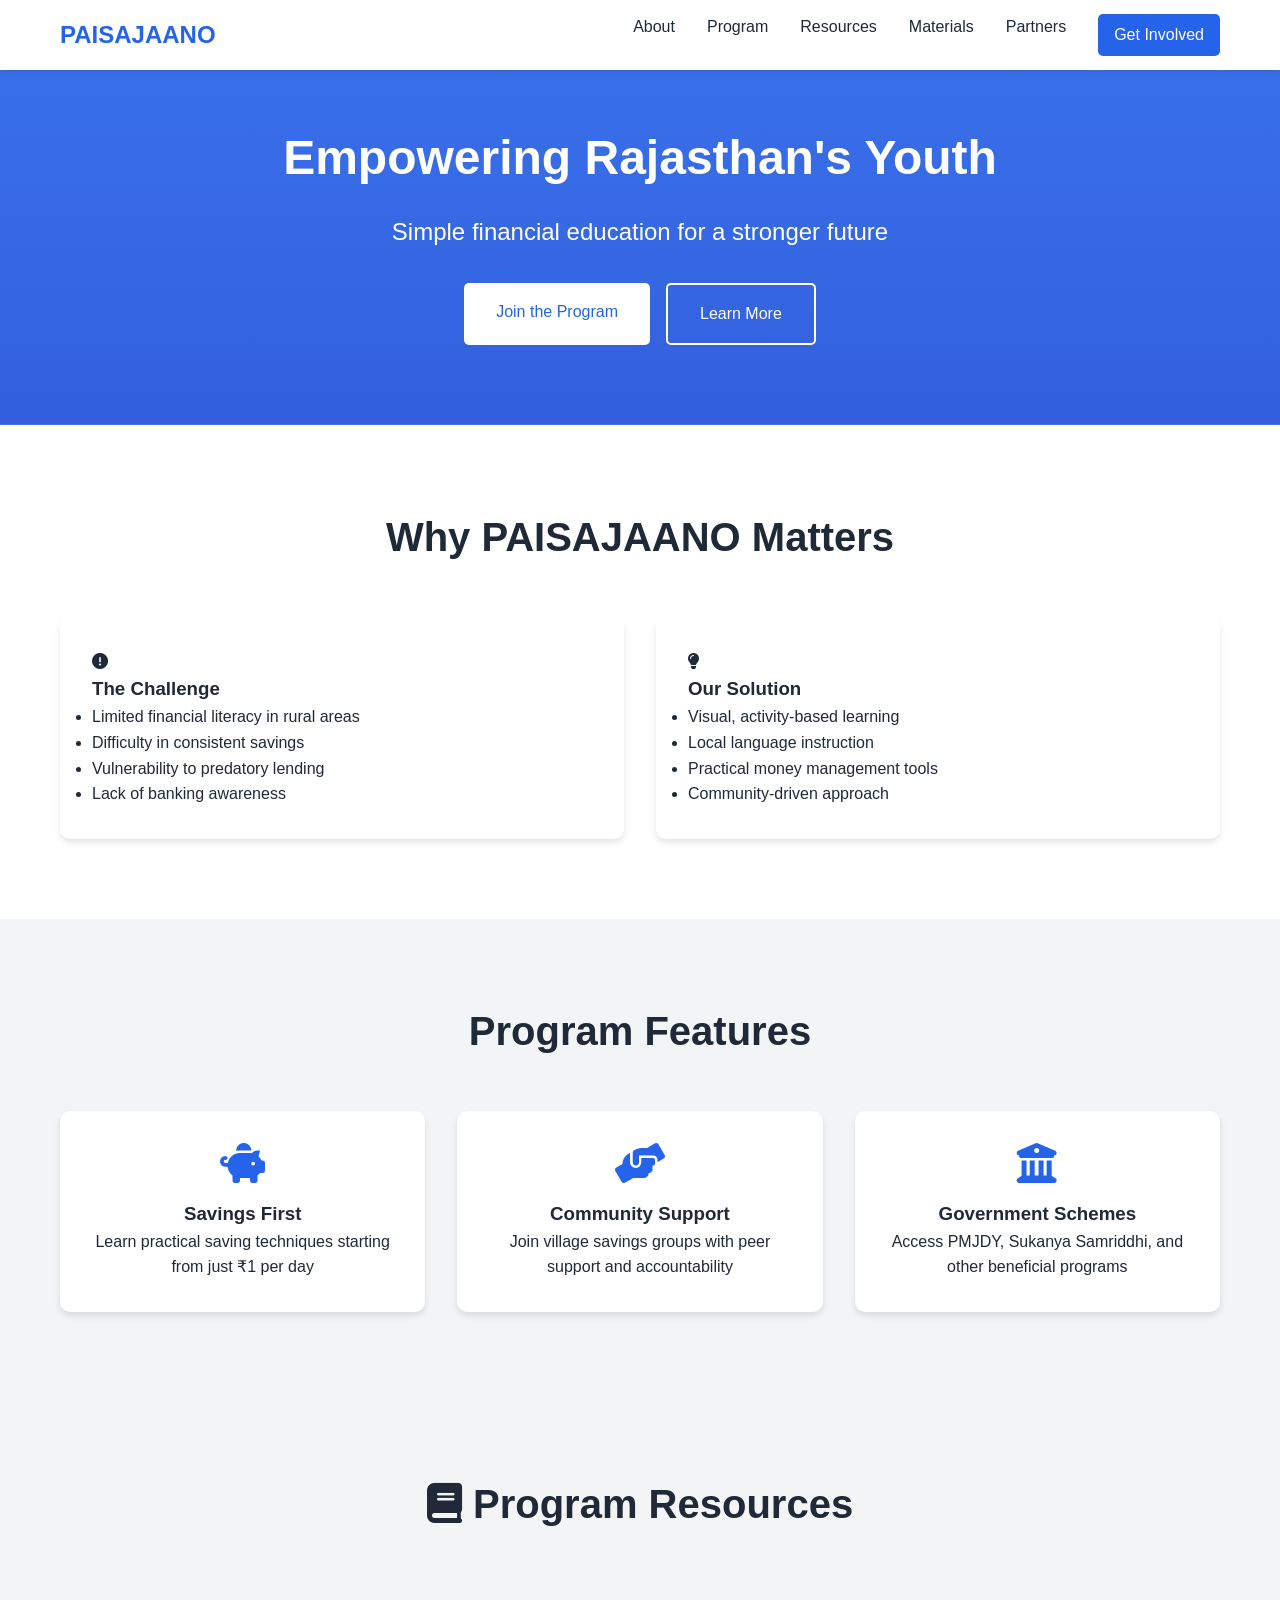
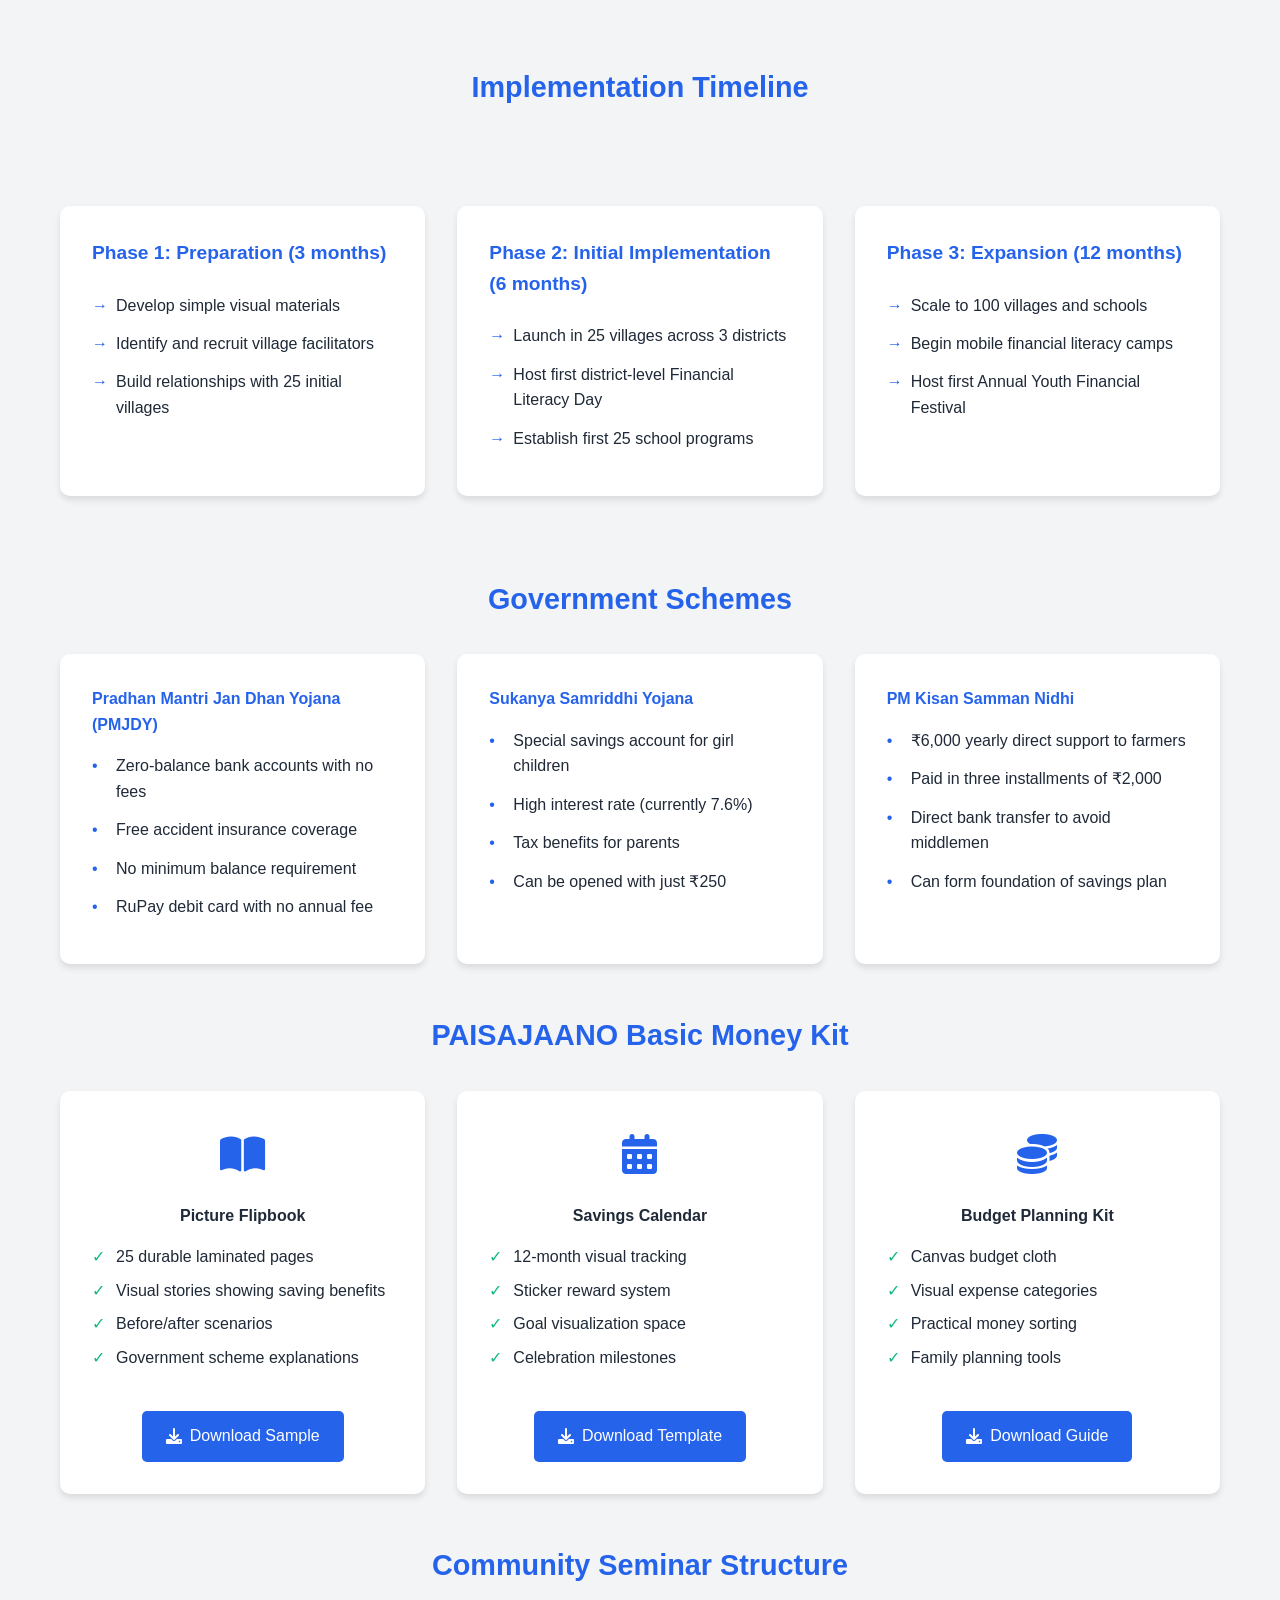
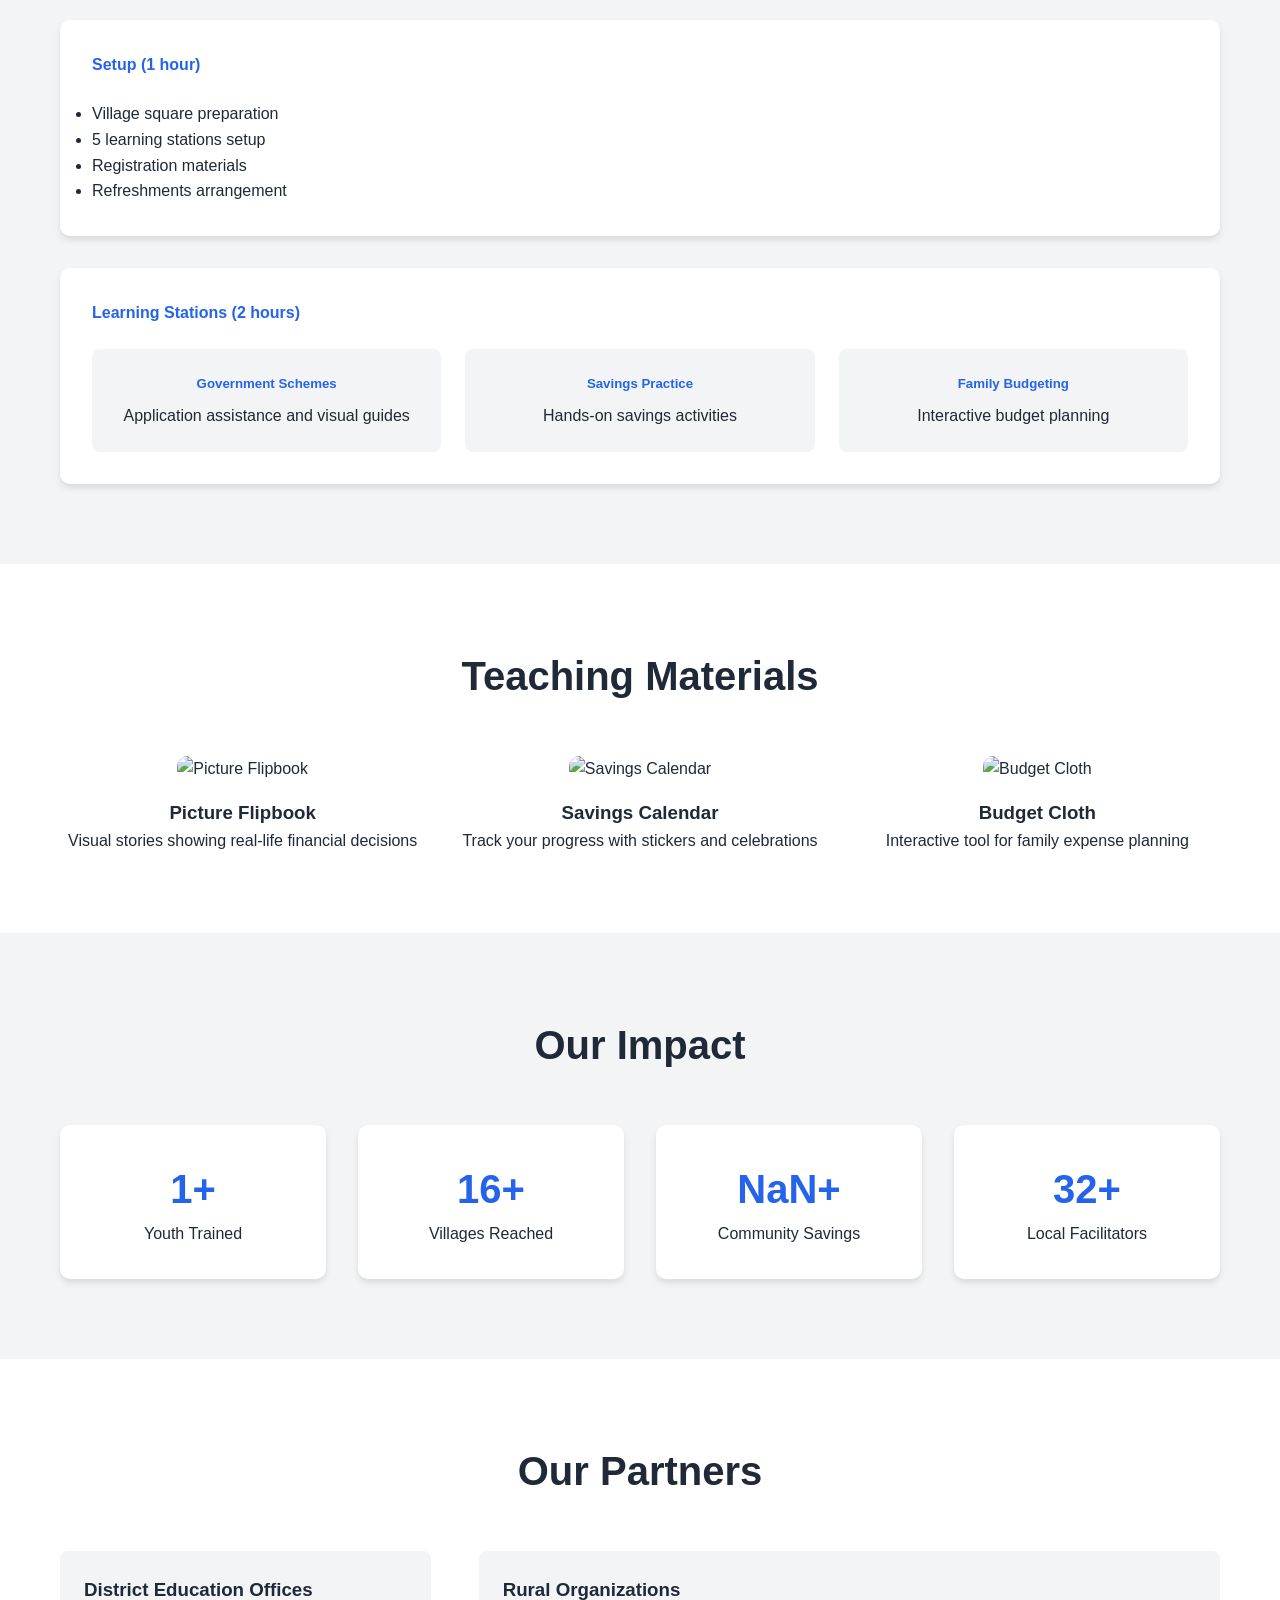
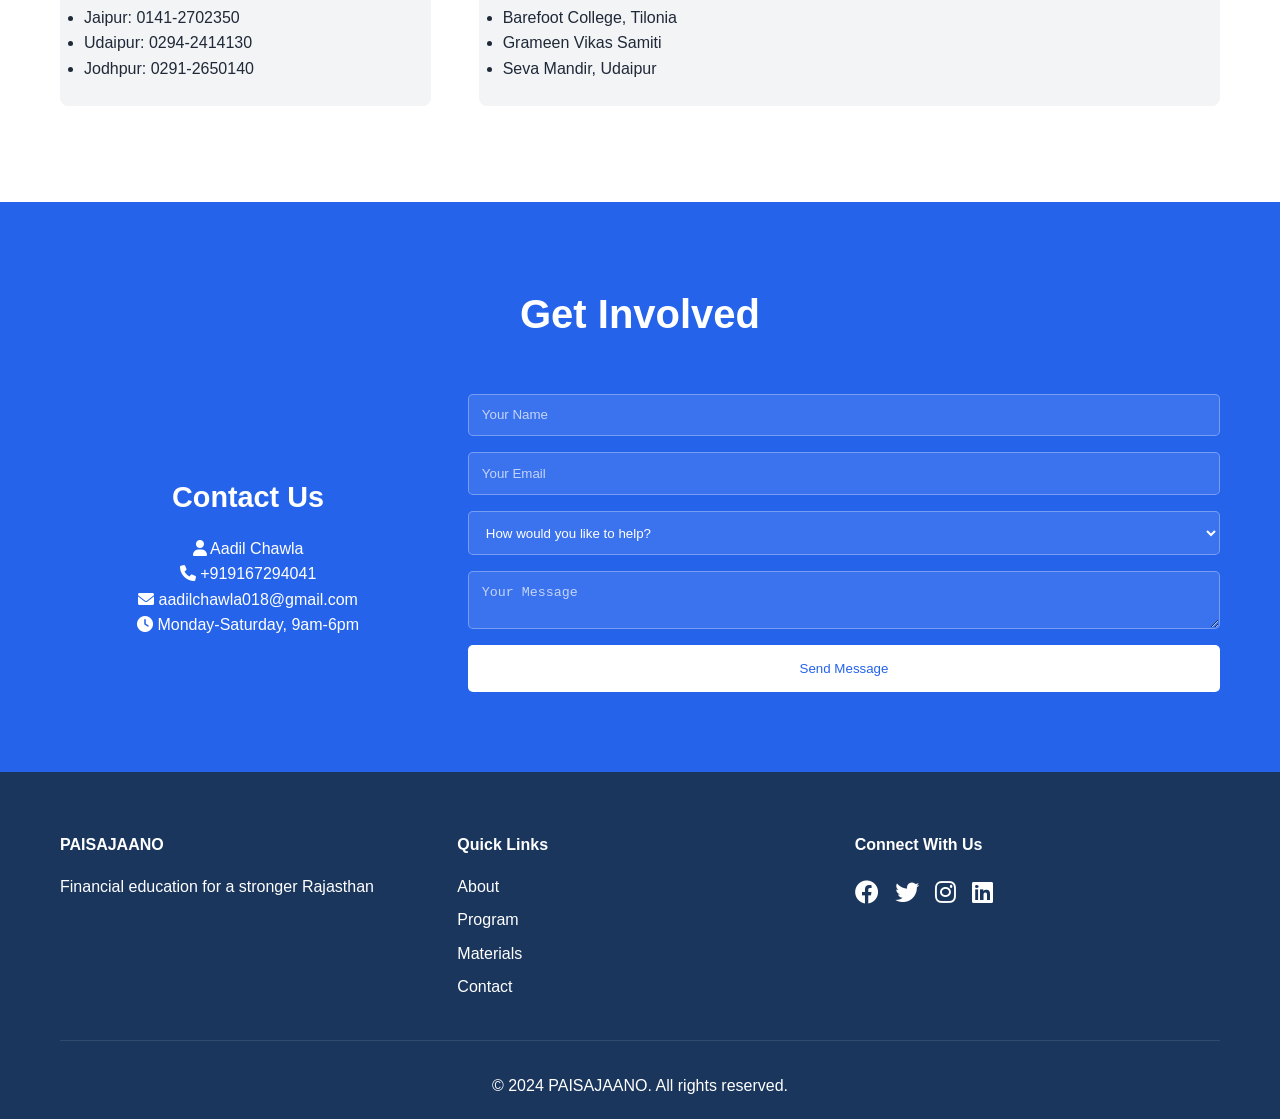
==== commit f61e399e: "Integrate resources section into main page and update styles" ====
--- a/index.html
+++ b/index.html
@@ -17,7 +17,7 @@
             <div class="nav-links">
                 <a href="#about">About</a>
                 <a href="#program">Program</a>
-                <a href="resources.html">Resources</a>
+                <a href="#resources">Resources</a>
                 <a href="#materials">Materials</a>
                 <a href="#partners">Partners</a>
                 <a href="#contact" class="cta-button">Get Involved</a>
@@ -85,6 +85,175 @@
                     <i class="fas fa-university"></i>
                     <h3>Government Schemes</h3>
                     <p>Access PMJDY, Sukanya Samriddhi, and other beneficial programs</p>
+                </div>
+            </div>
+        </div>
+    </section>
+
+    <section id="resources" class="section">
+        <div class="container">
+            <h2><i class="fas fa-book"></i> Program Resources</h2>
+            
+            <!-- Timeline Section -->
+            <div class="timeline">
+                <h3>Implementation Timeline</h3>
+                <div class="timeline-grid">
+                    <div class="timeline-phase">
+                        <div class="phase-header">
+                            <span class="phase-duration">Phase 1: Preparation (3 months)</span>
+                        </div>
+                        <ul class="phase-tasks">
+                            <li>Develop simple visual materials</li>
+                            <li>Identify and recruit village facilitators</li>
+                            <li>Build relationships with 25 initial villages</li>
+                        </ul>
+                    </div>
+
+                    <div class="timeline-phase">
+                        <div class="phase-header">
+                            <span class="phase-duration">Phase 2: Initial Implementation (6 months)</span>
+                        </div>
+                        <ul class="phase-tasks">
+                            <li>Launch in 25 villages across 3 districts</li>
+                            <li>Host first district-level Financial Literacy Day</li>
+                            <li>Establish first 25 school programs</li>
+                        </ul>
+                    </div>
+
+                    <div class="timeline-phase">
+                        <div class="phase-header">
+                            <span class="phase-duration">Phase 3: Expansion (12 months)</span>
+                        </div>
+                        <ul class="phase-tasks">
+                            <li>Scale to 100 villages and schools</li>
+                            <li>Begin mobile financial literacy camps</li>
+                            <li>Host first Annual Youth Financial Festival</li>
+                        </ul>
+                    </div>
+                </div>
+            </div>
+
+            <!-- Government Schemes Section -->
+            <div class="schemes-section">
+                <h3>Government Schemes</h3>
+                <div class="schemes-grid">
+                    <div class="scheme-card">
+                        <h4>Pradhan Mantri Jan Dhan Yojana (PMJDY)</h4>
+                        <ul>
+                            <li>Zero-balance bank accounts with no fees</li>
+                            <li>Free accident insurance coverage</li>
+                            <li>No minimum balance requirement</li>
+                            <li>RuPay debit card with no annual fee</li>
+                        </ul>
+                    </div>
+
+                    <div class="scheme-card">
+                        <h4>Sukanya Samriddhi Yojana</h4>
+                        <ul>
+                            <li>Special savings account for girl children</li>
+                            <li>High interest rate (currently 7.6%)</li>
+                            <li>Tax benefits for parents</li>
+                            <li>Can be opened with just ₹250</li>
+                        </ul>
+                    </div>
+
+                    <div class="scheme-card">
+                        <h4>PM Kisan Samman Nidhi</h4>
+                        <ul>
+                            <li>₹6,000 yearly direct support to farmers</li>
+                            <li>Paid in three installments of ₹2,000</li>
+                            <li>Direct bank transfer to avoid middlemen</li>
+                            <li>Can form foundation of savings plan</li>
+                        </ul>
+                    </div>
+                </div>
+            </div>
+
+            <!-- Teaching Materials Section -->
+            <div class="teaching-materials">
+                <h3>PAISAJAANO Basic Money Kit</h3>
+                <div class="materials-grid">
+                    <div class="material-card">
+                        <div class="material-icon">
+                            <i class="fas fa-book-open"></i>
+                        </div>
+                        <h4>Picture Flipbook</h4>
+                        <ul>
+                            <li>25 durable laminated pages</li>
+                            <li>Visual stories showing saving benefits</li>
+                            <li>Before/after scenarios</li>
+                            <li>Government scheme explanations</li>
+                        </ul>
+                        <a href="materials/flipbook-sample.pdf" class="download-button">
+                            <i class="fas fa-download"></i> Download Sample
+                        </a>
+                    </div>
+
+                    <div class="material-card">
+                        <div class="material-icon">
+                            <i class="fas fa-calendar-alt"></i>
+                        </div>
+                        <h4>Savings Calendar</h4>
+                        <ul>
+                            <li>12-month visual tracking</li>
+                            <li>Sticker reward system</li>
+                            <li>Goal visualization space</li>
+                            <li>Celebration milestones</li>
+                        </ul>
+                        <a href="materials/calendar-template.pdf" class="download-button">
+                            <i class="fas fa-download"></i> Download Template
+                        </a>
+                    </div>
+
+                    <div class="material-card">
+                        <div class="material-icon">
+                            <i class="fas fa-coins"></i>
+                        </div>
+                        <h4>Budget Planning Kit</h4>
+                        <ul>
+                            <li>Canvas budget cloth</li>
+                            <li>Visual expense categories</li>
+                            <li>Practical money sorting</li>
+                            <li>Family planning tools</li>
+                        </ul>
+                        <a href="materials/budget-guide.pdf" class="download-button">
+                            <i class="fas fa-download"></i> Download Guide
+                        </a>
+                    </div>
+                </div>
+            </div>
+
+            <!-- Seminar Structure -->
+            <div class="seminar-section">
+                <h3>Community Seminar Structure</h3>
+                <div class="seminar-timeline">
+                    <div class="seminar-block">
+                        <h4>Setup (1 hour)</h4>
+                        <ul>
+                            <li>Village square preparation</li>
+                            <li>5 learning stations setup</li>
+                            <li>Registration materials</li>
+                            <li>Refreshments arrangement</li>
+                        </ul>
+                    </div>
+
+                    <div class="seminar-block">
+                        <h4>Learning Stations (2 hours)</h4>
+                        <div class="stations-grid">
+                            <div class="station">
+                                <h5>Government Schemes</h5>
+                                <p>Application assistance and visual guides</p>
+                            </div>
+                            <div class="station">
+                                <h5>Savings Practice</h5>
+                                <p>Hands-on savings activities</p>
+                            </div>
+                            <div class="station">
+                                <h5>Family Budgeting</h5>
+                                <p>Interactive budget planning</p>
+                            </div>
+                        </div>
+                    </div>
                 </div>
             </div>
         </div>
--- a/styles.css
+++ b/styles.css
@@ -1031,4 +1031,203 @@
     .seminar-block {
         padding: 1.5rem;
     }
+}
+
+/* Resources Section Styles */
+#resources {
+    background: var(--background-light);
+}
+
+#resources h2 {
+    margin-bottom: 3rem;
+}
+
+#resources h3 {
+    color: var(--primary-color);
+    font-size: 1.8rem;
+    margin: 3rem 0 2rem;
+    text-align: center;
+}
+
+/* Timeline Styles */
+.timeline-grid {
+    display: grid;
+    grid-template-columns: repeat(3, 1fr);
+    gap: 2rem;
+    margin-top: 2rem;
+}
+
+.timeline-phase {
+    background: var(--white);
+    padding: 2rem;
+    border-radius: 10px;
+    box-shadow: 0 4px 6px rgba(0, 0, 0, 0.1);
+}
+
+.phase-duration {
+    color: var(--primary-color);
+    font-weight: 600;
+    display: block;
+    margin-bottom: 1rem;
+}
+
+.phase-tasks {
+    list-style: none;
+    padding: 0;
+}
+
+.phase-tasks li {
+    margin-bottom: 0.8rem;
+    padding-left: 1.5rem;
+    position: relative;
+}
+
+.phase-tasks li:before {
+    content: "→";
+    position: absolute;
+    left: 0;
+    color: var(--primary-color);
+}
+
+/* Schemes Section */
+.schemes-grid {
+    display: grid;
+    grid-template-columns: repeat(3, 1fr);
+    gap: 2rem;
+}
+
+.scheme-card {
+    background: var(--white);
+    padding: 2rem;
+    border-radius: 10px;
+    box-shadow: 0 4px 6px rgba(0, 0, 0, 0.1);
+}
+
+.scheme-card h4 {
+    color: var(--primary-color);
+    margin-bottom: 1rem;
+}
+
+.scheme-card ul {
+    list-style: none;
+    padding: 0;
+}
+
+.scheme-card li {
+    margin-bottom: 0.8rem;
+    padding-left: 1.5rem;
+    position: relative;
+}
+
+.scheme-card li:before {
+    content: "•";
+    position: absolute;
+    left: 0;
+    color: var(--primary-color);
+}
+
+/* Teaching Materials */
+.teaching-materials .materials-grid {
+    display: grid;
+    grid-template-columns: repeat(3, 1fr);
+    gap: 2rem;
+}
+
+.material-card {
+    background: var(--white);
+    padding: 2rem;
+    border-radius: 10px;
+    box-shadow: 0 4px 6px rgba(0, 0, 0, 0.1);
+    text-align: center;
+}
+
+.material-icon {
+    font-size: 2.5rem;
+    color: var(--primary-color);
+    margin-bottom: 1rem;
+}
+
+.material-card h4 {
+    color: var(--text-color);
+    margin-bottom: 1rem;
+}
+
+.material-card ul {
+    list-style: none;
+    padding: 0;
+    text-align: left;
+    margin-bottom: 1.5rem;
+}
+
+.material-card li {
+    margin-bottom: 0.5rem;
+    padding-left: 1.5rem;
+    position: relative;
+}
+
+.material-card li:before {
+    content: "✓";
+    position: absolute;
+    left: 0;
+    color: var(--success);
+}
+
+/* Seminar Section */
+.seminar-timeline {
+    display: grid;
+    gap: 2rem;
+}
+
+.seminar-block {
+    background: var(--white);
+    padding: 2rem;
+    border-radius: 10px;
+    box-shadow: 0 4px 6px rgba(0, 0, 0, 0.1);
+}
+
+.seminar-block h4 {
+    color: var(--primary-color);
+    margin-bottom: 1.5rem;
+}
+
+.stations-grid {
+    display: grid;
+    grid-template-columns: repeat(3, 1fr);
+    gap: 1.5rem;
+    margin-top: 1.5rem;
+}
+
+.station {
+    background: var(--background-light);
+    padding: 1.5rem;
+    border-radius: 8px;
+    text-align: center;
+}
+
+.station h5 {
+    color: var(--primary-color);
+    margin-bottom: 0.5rem;
+}
+
+/* Responsive Updates */
+@media (max-width: 1024px) {
+    .timeline-grid,
+    .schemes-grid,
+    .teaching-materials .materials-grid,
+    .stations-grid {
+        grid-template-columns: repeat(2, 1fr);
+    }
+}
+
+@media (max-width: 768px) {
+    .timeline-grid,
+    .schemes-grid,
+    .teaching-materials .materials-grid,
+    .stations-grid {
+        grid-template-columns: 1fr;
+    }
+
+    #resources h3 {
+        font-size: 1.5rem;
+    }
 } 
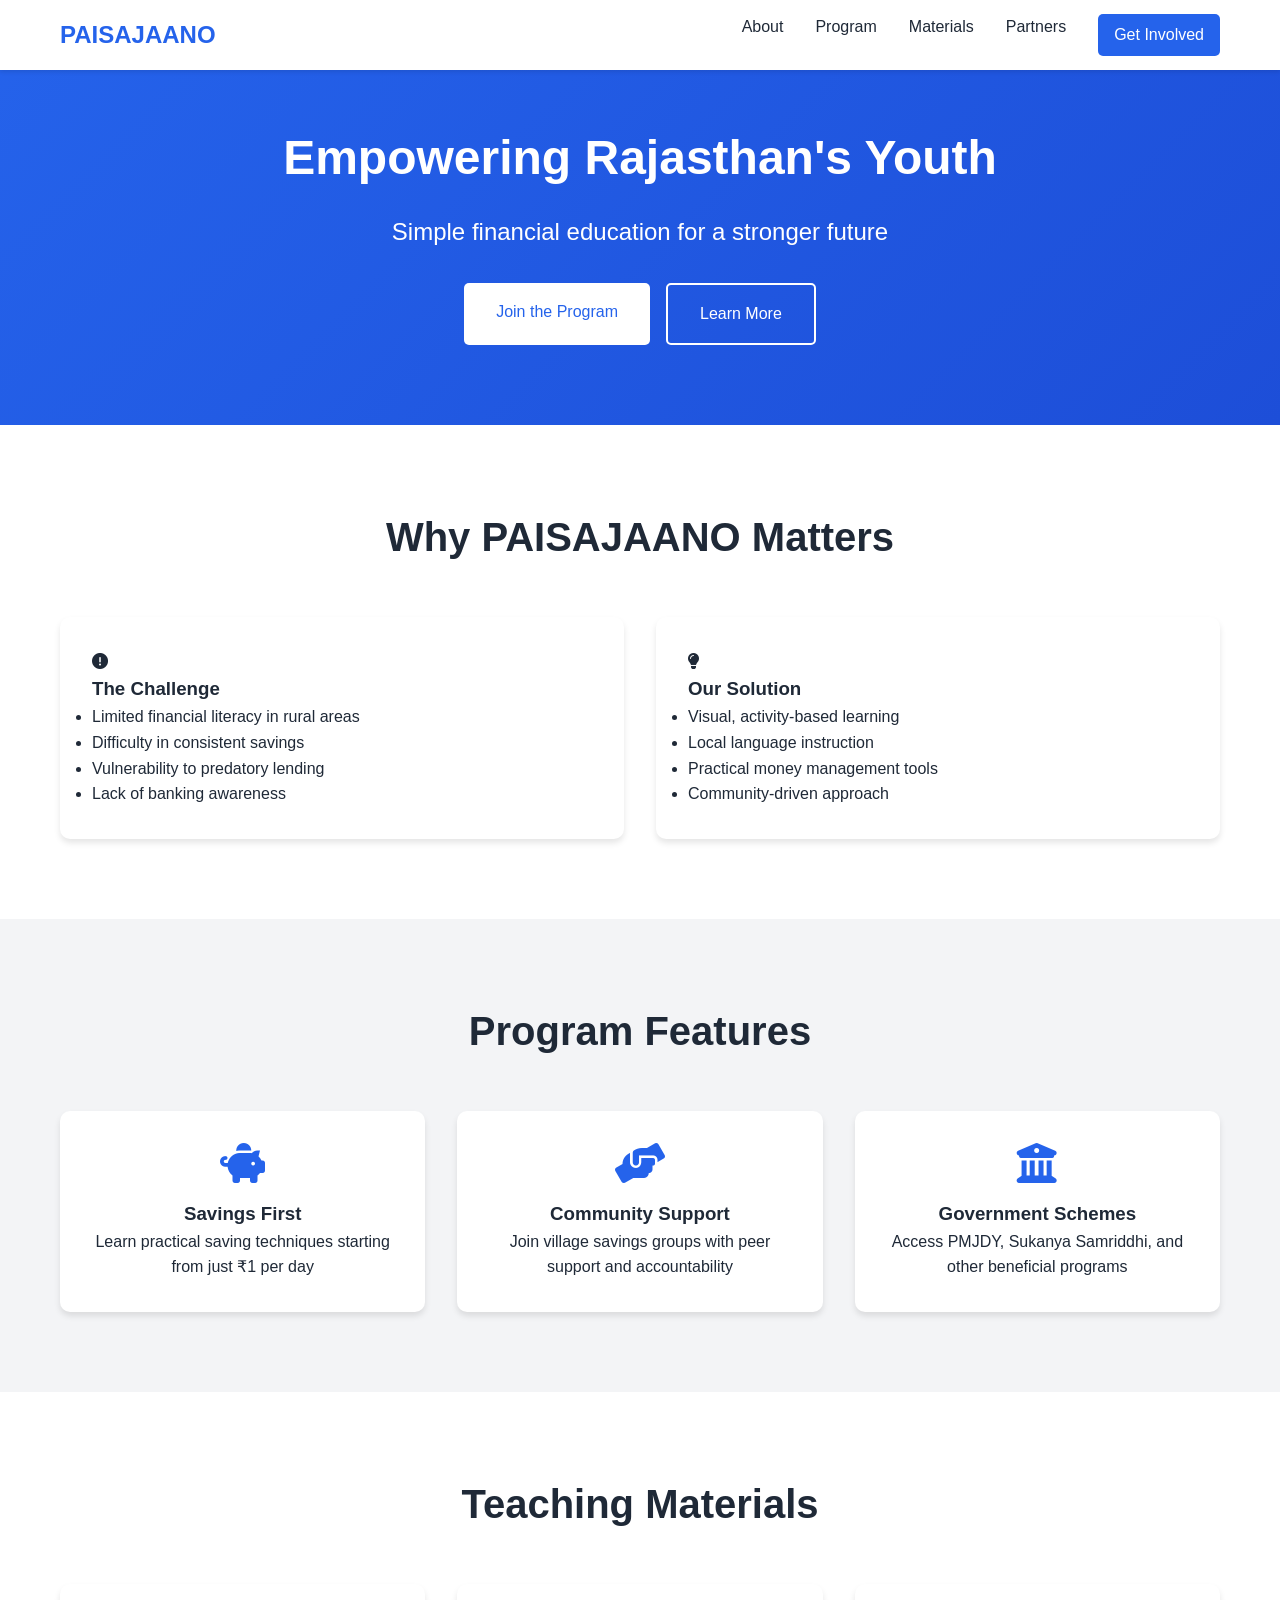
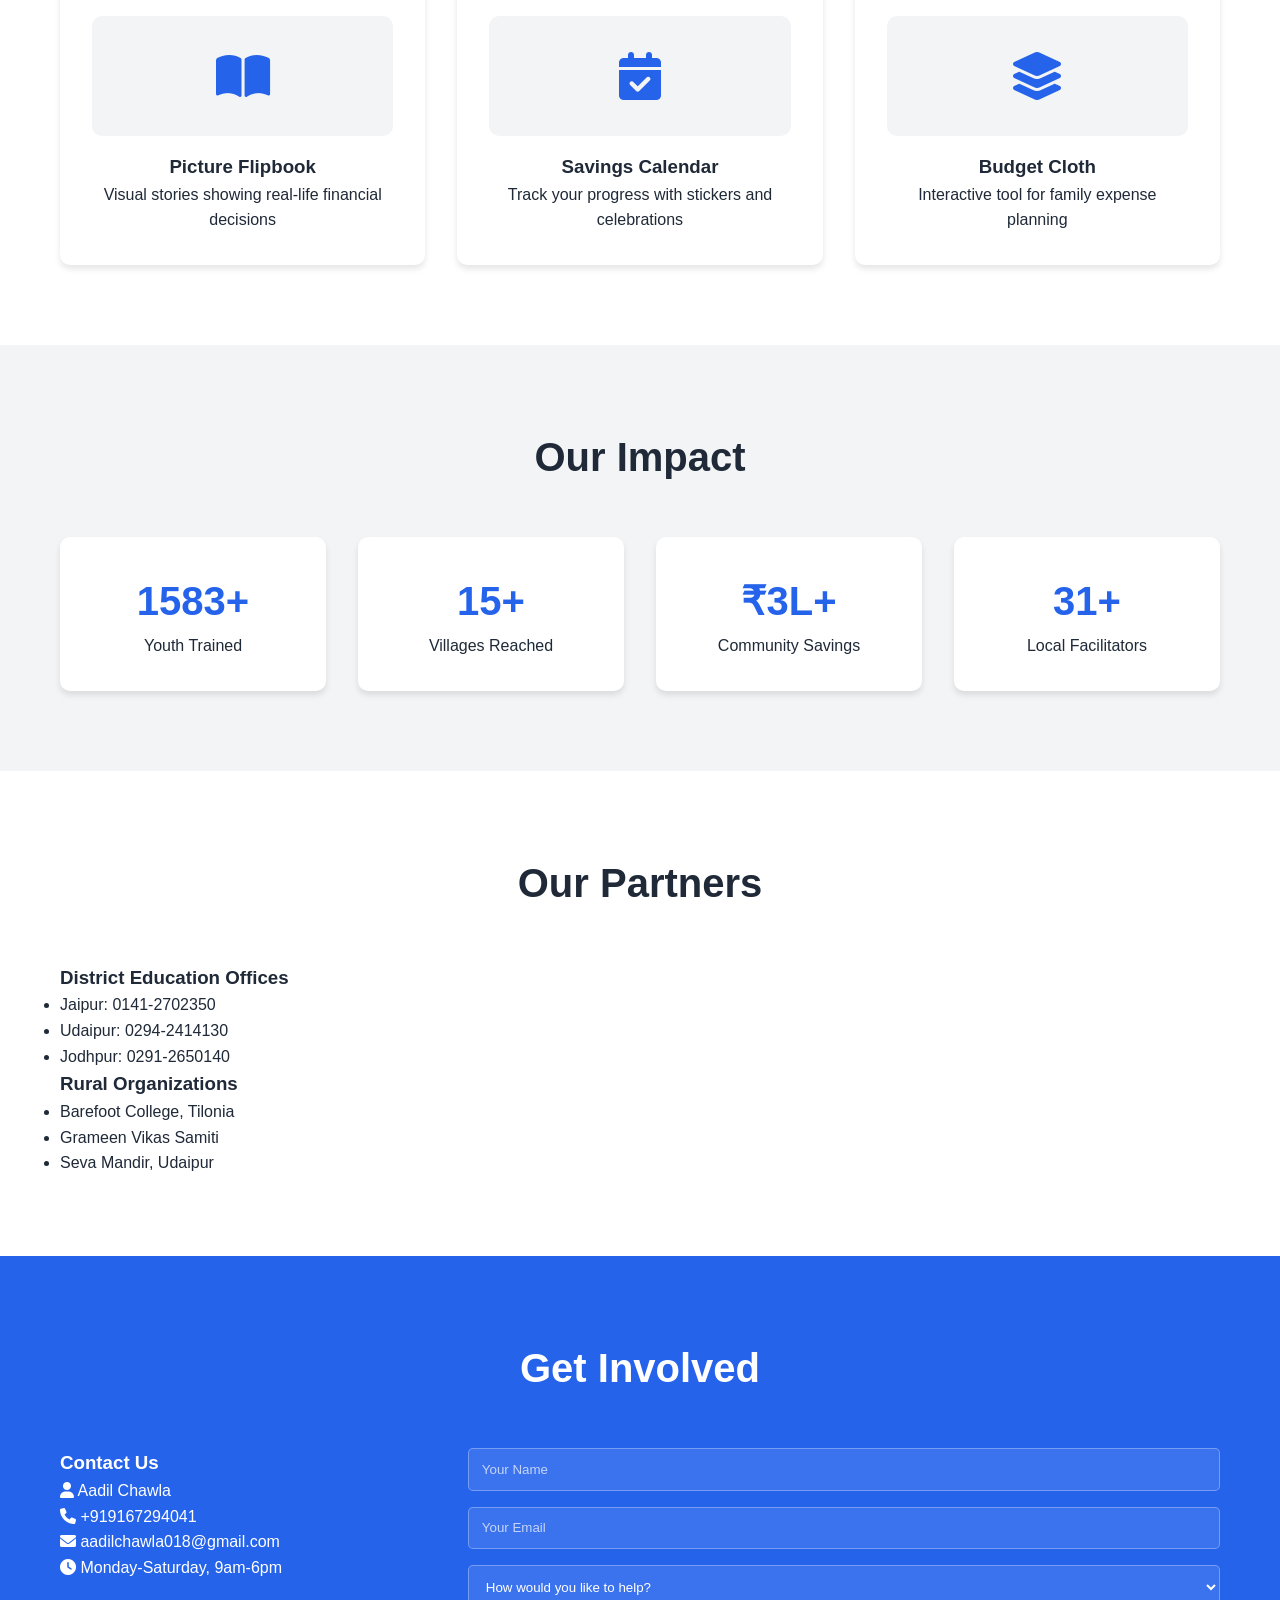
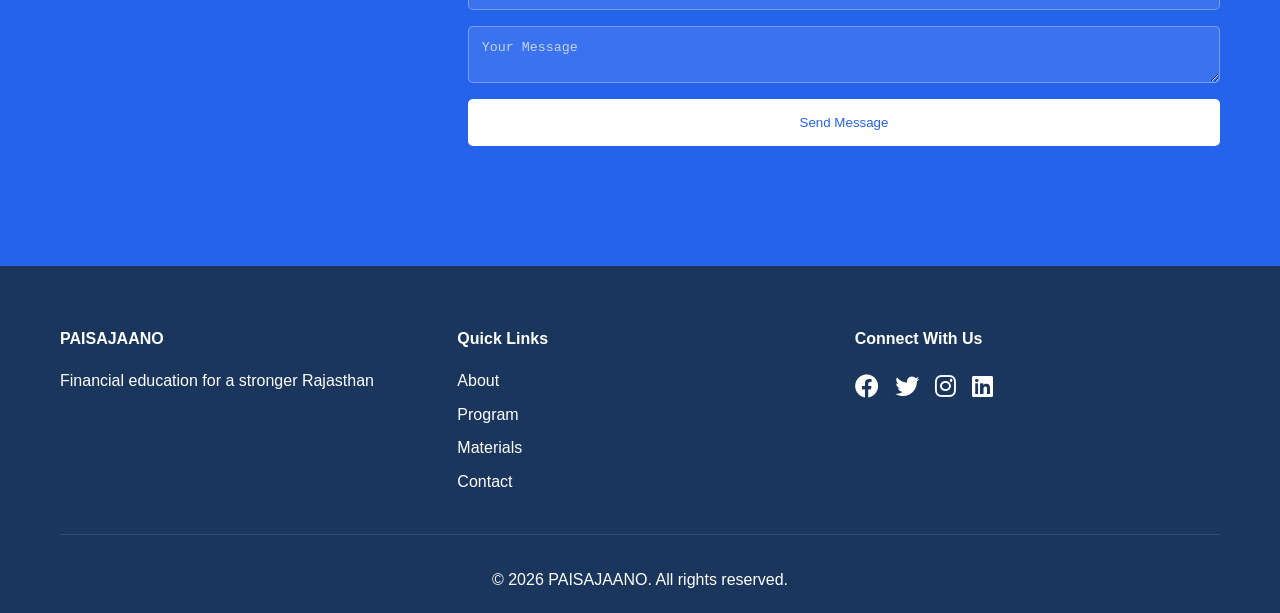
==== commit bf853dd4: "Fix broken images, contact form, and accessibility issues - Remove references to nonexistent images/" ====
--- a/index.html
+++ b/index.html
@@ -5,30 +5,51 @@
     <meta name="viewport" content="width=device-width, initial-scale=1.0">
     <meta name="description" content="PAISAJAANO - Financial Education Program for Underprivileged Youth in Rajasthan. Learn practical money skills, savings habits, and access government schemes.">
     <meta name="keywords" content="financial education, Rajasthan youth, money management, savings, PMJDY, financial literacy, rural education">
+    <meta name="theme-color" content="#2563eb">
+    <link rel="canonical" href="https://paisajaano.org/">
+    <meta property="og:type" content="website">
+    <meta property="og:title" content="PAISAJAANO | Financial Education for Rajasthan's Youth">
+    <meta property="og:description" content="Financial Education Program for Underprivileged Youth in Rajasthan. Learn practical money skills, savings habits, and access government schemes.">
+    <meta property="og:url" content="https://paisajaano.org/">
+    <meta name="twitter:card" content="summary">
+    <meta name="twitter:title" content="PAISAJAANO | Financial Education for Rajasthan's Youth">
+    <meta name="twitter:description" content="Financial Education Program for Underprivileged Youth in Rajasthan.">
     <title>PAISAJAANO | Financial Education for Rajasthan's Youth</title>
+    <link rel="icon" href="data:image/svg+xml,%3Csvg xmlns='http://www.w3.org/2000/svg' viewBox='0 0 100 100'%3E%3Crect width='100' height='100' rx='20' fill='%232563eb'/%3E%3Ctext x='50' y='68' font-size='55' fill='white' text-anchor='middle' font-family='sans-serif' font-weight='bold'%3E%E2%82%B9%3C/text%3E%3C/svg%3E">
+    <link rel="preconnect" href="https://cdnjs.cloudflare.com">
     <link rel="stylesheet" href="styles.css">
     <link rel="stylesheet" href="https://cdnjs.cloudflare.com/ajax/libs/font-awesome/6.0.0/css/all.min.css">
-    <link rel="icon" type="image/png" href="https://via.placeholder.com/32x32.png?text=P">
+    <script type="application/ld+json">
+    {
+        "@context": "https://schema.org",
+        "@type": "Organization",
+        "name": "PAISAJAANO",
+        "description": "Financial Education Program for Underprivileged Youth in Rajasthan.",
+        "email": "aadilchawla018@gmail.com",
+        "telephone": "+919167294041",
+        "areaServed": "Rajasthan, India"
+    }
+    </script>
 </head>
 <body>
+    <a class="skip-link" href="#main">Skip to content</a>
     <nav class="navbar">
         <div class="container">
-            <a href="#" class="logo">PAISAJAANO</a>
-            <div class="nav-links">
+            <a href="#main" class="logo">PAISAJAANO</a>
+            <div class="nav-links" id="navLinks">
                 <a href="#about">About</a>
                 <a href="#program">Program</a>
-                <a href="#resources">Resources</a>
                 <a href="#materials">Materials</a>
                 <a href="#partners">Partners</a>
                 <a href="#contact" class="cta-button">Get Involved</a>
             </div>
-            <button class="mobile-menu">
+            <button class="mobile-menu" aria-label="Toggle navigation menu" aria-expanded="false" aria-controls="navLinks">
                 <i class="fas fa-bars"></i>
             </button>
         </div>
     </nav>
 
-    <header class="hero">
+    <header class="hero" id="main">
         <div class="container">
             <h1>Empowering Rajasthan's Youth</h1>
             <p class="subtitle">Simple financial education for a stronger future</p>
@@ -90,191 +111,22 @@
         </div>
     </section>
 
-    <section id="resources" class="section">
-        <div class="container">
-            <h2><i class="fas fa-book"></i> Program Resources</h2>
-            
-            <!-- Timeline Section -->
-            <div class="timeline">
-                <h3>Implementation Timeline</h3>
-                <div class="timeline-grid">
-                    <div class="timeline-phase">
-                        <div class="phase-header">
-                            <span class="phase-duration">Phase 1: Preparation (3 months)</span>
-                        </div>
-                        <ul class="phase-tasks">
-                            <li>Develop simple visual materials</li>
-                            <li>Identify and recruit village facilitators</li>
-                            <li>Build relationships with 25 initial villages</li>
-                        </ul>
-                    </div>
-
-                    <div class="timeline-phase">
-                        <div class="phase-header">
-                            <span class="phase-duration">Phase 2: Initial Implementation (6 months)</span>
-                        </div>
-                        <ul class="phase-tasks">
-                            <li>Launch in 25 villages across 3 districts</li>
-                            <li>Host first district-level Financial Literacy Day</li>
-                            <li>Establish first 25 school programs</li>
-                        </ul>
-                    </div>
-
-                    <div class="timeline-phase">
-                        <div class="phase-header">
-                            <span class="phase-duration">Phase 3: Expansion (12 months)</span>
-                        </div>
-                        <ul class="phase-tasks">
-                            <li>Scale to 100 villages and schools</li>
-                            <li>Begin mobile financial literacy camps</li>
-                            <li>Host first Annual Youth Financial Festival</li>
-                        </ul>
-                    </div>
-                </div>
-            </div>
-
-            <!-- Government Schemes Section -->
-            <div class="schemes-section">
-                <h3>Government Schemes</h3>
-                <div class="schemes-grid">
-                    <div class="scheme-card">
-                        <h4>Pradhan Mantri Jan Dhan Yojana (PMJDY)</h4>
-                        <ul>
-                            <li>Zero-balance bank accounts with no fees</li>
-                            <li>Free accident insurance coverage</li>
-                            <li>No minimum balance requirement</li>
-                            <li>RuPay debit card with no annual fee</li>
-                        </ul>
-                    </div>
-
-                    <div class="scheme-card">
-                        <h4>Sukanya Samriddhi Yojana</h4>
-                        <ul>
-                            <li>Special savings account for girl children</li>
-                            <li>High interest rate (currently 7.6%)</li>
-                            <li>Tax benefits for parents</li>
-                            <li>Can be opened with just ₹250</li>
-                        </ul>
-                    </div>
-
-                    <div class="scheme-card">
-                        <h4>PM Kisan Samman Nidhi</h4>
-                        <ul>
-                            <li>₹6,000 yearly direct support to farmers</li>
-                            <li>Paid in three installments of ₹2,000</li>
-                            <li>Direct bank transfer to avoid middlemen</li>
-                            <li>Can form foundation of savings plan</li>
-                        </ul>
-                    </div>
-                </div>
-            </div>
-
-            <!-- Teaching Materials Section -->
-            <div class="teaching-materials">
-                <h3>PAISAJAANO Basic Money Kit</h3>
-                <div class="materials-grid">
-                    <div class="material-card">
-                        <div class="material-icon">
-                            <i class="fas fa-book-open"></i>
-                        </div>
-                        <h4>Picture Flipbook</h4>
-                        <ul>
-                            <li>25 durable laminated pages</li>
-                            <li>Visual stories showing saving benefits</li>
-                            <li>Before/after scenarios</li>
-                            <li>Government scheme explanations</li>
-                        </ul>
-                        <a href="materials/flipbook-sample.pdf" class="download-button">
-                            <i class="fas fa-download"></i> Download Sample
-                        </a>
-                    </div>
-
-                    <div class="material-card">
-                        <div class="material-icon">
-                            <i class="fas fa-calendar-alt"></i>
-                        </div>
-                        <h4>Savings Calendar</h4>
-                        <ul>
-                            <li>12-month visual tracking</li>
-                            <li>Sticker reward system</li>
-                            <li>Goal visualization space</li>
-                            <li>Celebration milestones</li>
-                        </ul>
-                        <a href="materials/calendar-template.pdf" class="download-button">
-                            <i class="fas fa-download"></i> Download Template
-                        </a>
-                    </div>
-
-                    <div class="material-card">
-                        <div class="material-icon">
-                            <i class="fas fa-coins"></i>
-                        </div>
-                        <h4>Budget Planning Kit</h4>
-                        <ul>
-                            <li>Canvas budget cloth</li>
-                            <li>Visual expense categories</li>
-                            <li>Practical money sorting</li>
-                            <li>Family planning tools</li>
-                        </ul>
-                        <a href="materials/budget-guide.pdf" class="download-button">
-                            <i class="fas fa-download"></i> Download Guide
-                        </a>
-                    </div>
-                </div>
-            </div>
-
-            <!-- Seminar Structure -->
-            <div class="seminar-section">
-                <h3>Community Seminar Structure</h3>
-                <div class="seminar-timeline">
-                    <div class="seminar-block">
-                        <h4>Setup (1 hour)</h4>
-                        <ul>
-                            <li>Village square preparation</li>
-                            <li>5 learning stations setup</li>
-                            <li>Registration materials</li>
-                            <li>Refreshments arrangement</li>
-                        </ul>
-                    </div>
-
-                    <div class="seminar-block">
-                        <h4>Learning Stations (2 hours)</h4>
-                        <div class="stations-grid">
-                            <div class="station">
-                                <h5>Government Schemes</h5>
-                                <p>Application assistance and visual guides</p>
-                            </div>
-                            <div class="station">
-                                <h5>Savings Practice</h5>
-                                <p>Hands-on savings activities</p>
-                            </div>
-                            <div class="station">
-                                <h5>Family Budgeting</h5>
-                                <p>Interactive budget planning</p>
-                            </div>
-                        </div>
-                    </div>
-                </div>
-            </div>
-        </div>
-    </section>
-
     <section id="materials" class="section">
         <div class="container">
             <h2>Teaching Materials</h2>
             <div class="materials-showcase">
                 <div class="material-item">
-                    <img src="https://via.placeholder.com/400x300.png?text=Flipbook" alt="Picture Flipbook" class="material-image">
+                    <div class="material-icon"><i class="fas fa-book-open"></i></div>
                     <h3>Picture Flipbook</h3>
                     <p>Visual stories showing real-life financial decisions</p>
                 </div>
                 <div class="material-item">
-                    <img src="https://via.placeholder.com/400x300.png?text=Calendar" alt="Savings Calendar" class="material-image">
+                    <div class="material-icon"><i class="fas fa-calendar-check"></i></div>
                     <h3>Savings Calendar</h3>
                     <p>Track your progress with stickers and celebrations</p>
                 </div>
                 <div class="material-item">
-                    <img src="https://via.placeholder.com/400x300.png?text=Budget+Cloth" alt="Budget Cloth" class="material-image">
+                    <div class="material-icon"><i class="fas fa-layer-group"></i></div>
                     <h3>Budget Cloth</h3>
                     <p>Interactive tool for family expense planning</p>
                 </div>
@@ -341,18 +193,27 @@
                     <p><i class="fas fa-envelope"></i> aadilchawla018@gmail.com</p>
                     <p><i class="fas fa-clock"></i> Monday-Saturday, 9am-6pm</p>
                 </div>
-                <form class="contact-form" id="contactForm">
-                    <input type="text" placeholder="Your Name" required>
-                    <input type="email" placeholder="Your Email" required>
-                    <select required>
+                <form class="contact-form" id="contactForm" novalidate>
+                    <label class="visually-hidden" for="name">Your Name</label>
+                    <input type="text" id="name" name="name" placeholder="Your Name" autocomplete="name" required>
+
+                    <label class="visually-hidden" for="email">Your Email</label>
+                    <input type="email" id="email" name="email" placeholder="Your Email" autocomplete="email" required>
+
+                    <label class="visually-hidden" for="helpType">How would you like to help?</label>
+                    <select id="helpType" name="helpType" required>
                         <option value="">How would you like to help?</option>
                         <option value="volunteer">Become a Facilitator</option>
                         <option value="host">Host a Session</option>
                         <option value="sponsor">Sponsor Materials</option>
                         <option value="other">Other Support</option>
                     </select>
-                    <textarea placeholder="Your Message" required></textarea>
+
+                    <label class="visually-hidden" for="message">Your Message</label>
+                    <textarea id="message" name="message" placeholder="Your Message" required></textarea>
+
                     <button type="submit" class="primary-button">Send Message</button>
+                    <p class="form-status" id="formStatus" role="status" aria-live="polite"></p>
                 </form>
             </div>
         </div>
@@ -375,15 +236,15 @@
                 <div class="footer-section">
                     <h4>Connect With Us</h4>
                     <div class="social-links">
-                        <a href="#"><i class="fab fa-facebook"></i></a>
-                        <a href="#"><i class="fab fa-twitter"></i></a>
-                        <a href="#"><i class="fab fa-instagram"></i></a>
-                        <a href="#"><i class="fab fa-linkedin"></i></a>
+                        <a href="#" aria-label="Facebook"><i class="fab fa-facebook"></i></a>
+                        <a href="#" aria-label="Twitter"><i class="fab fa-twitter"></i></a>
+                        <a href="#" aria-label="Instagram"><i class="fab fa-instagram"></i></a>
+                        <a href="#" aria-label="LinkedIn"><i class="fab fa-linkedin"></i></a>
                     </div>
                 </div>
             </div>
             <div class="footer-bottom">
-                <p>&copy; 2024 PAISAJAANO. All rights reserved.</p>
+                <p>&copy; <span id="year"></span> PAISAJAANO. All rights reserved.</p>
             </div>
         </div>
     </footer>
--- a/styles.css
+++ b/styles.css
@@ -32,6 +32,46 @@
     padding: 0 20px;
 }
 
+.skip-link {
+    position: absolute;
+    top: -100%;
+    left: 0;
+    background: var(--primary-color);
+    color: var(--white);
+    padding: 0.75rem 1.5rem;
+    z-index: 2000;
+    transition: top 0.2s ease;
+}
+
+.skip-link:focus {
+    top: 0;
+}
+
+.visually-hidden {
+    position: absolute;
+    width: 1px;
+    height: 1px;
+    padding: 0;
+    margin: -1px;
+    overflow: hidden;
+    clip: rect(0, 0, 0, 0);
+    white-space: nowrap;
+    border: 0;
+}
+
+a:focus-visible,
+button:focus-visible,
+input:focus-visible,
+select:focus-visible,
+textarea:focus-visible {
+    outline: 3px solid var(--warning);
+    outline-offset: 2px;
+}
+
+section[id] {
+    scroll-margin-top: 70px;
+}
+
 /* Navigation */
 .navbar {
     background: var(--white);
@@ -40,6 +80,11 @@
     width: 100%;
     top: 0;
     z-index: 1000;
+    transition: box-shadow 0.3s ease;
+}
+
+.navbar.scrolled {
+    box-shadow: 0 2px 8px rgba(0, 0, 0, 0.15);
 }
 
 .navbar .container {
@@ -81,16 +126,17 @@
 
 .mobile-menu {
     display: none;
+    min-width: 44px;
+    min-height: 44px;
 }
 
 /* Hero Section */
 .hero {
-    background: linear-gradient(rgba(37, 99, 235, 0.9), rgba(29, 78, 216, 0.9)), url('https://via.placeholder.com/1920x1080.png?text=PAISAJAANO');
-    background-size: cover;
-    background-position: center;
+    background: linear-gradient(135deg, var(--primary-color), var(--secondary-color));
     color: var(--white);
     padding: 120px 0 80px;
     text-align: center;
+    scroll-margin-top: 0;
 }
 
 .hero h1 {
@@ -196,14 +242,31 @@
 
 .material-item {
     text-align: center;
-}
-
-.material-image {
+    background: var(--white);
+    padding: 2rem;
+    border-radius: 10px;
+    box-shadow: 0 4px 6px rgba(0, 0, 0, 0.1);
+    transition: transform 0.3s ease;
+}
+
+.material-item:hover {
+    transform: translateY(-5px);
+}
+
+.material-icon {
     width: 100%;
-    height: 200px;
-    object-fit: cover;
+    height: 120px;
+    display: flex;
+    align-items: center;
+    justify-content: center;
     border-radius: 10px;
     margin-bottom: 1rem;
+    background: var(--background-light);
+}
+
+.material-icon i {
+    font-size: 3rem;
+    color: var(--primary-color);
 }
 
 /* Stats Section */
@@ -262,6 +325,24 @@
     cursor: pointer;
 }
 
+.contact-form button:disabled {
+    opacity: 0.7;
+    cursor: not-allowed;
+}
+
+.form-status {
+    min-height: 1.5rem;
+    font-weight: 500;
+}
+
+.form-status.success {
+    color: var(--success);
+}
+
+.form-status.error {
+    color: var(--error);
+}
+
 /* Footer */
 .footer {
     background: #1a365d;
@@ -317,6 +398,19 @@
         cursor: pointer;
     }
 
+    .nav-links.open {
+        display: flex;
+        position: absolute;
+        top: 70px;
+        left: 0;
+        right: 0;
+        flex-direction: column;
+        background: var(--white);
+        padding: 1.5rem 20px;
+        gap: 1.5rem;
+        box-shadow: 0 4px 6px rgba(0, 0, 0, 0.1);
+    }
+
     .grid-2,
     .grid-3,
     .materials-showcase,
@@ -353,881 +447,13 @@
     }
 }
 
-/* Resources Page Styles */
-.page-header {
-    background: var(--primary-color);
-    color: var(--white);
-    padding: 100px 0 40px;
-    text-align: center;
-}
-
-.page-header h1 {
-    font-size: 2.5rem;
-    margin-bottom: 1rem;
-}
-
-.resources-grid {
-    display: grid;
-    gap: 3rem;
-}
-
-.resource-category h2 {
-    color: var(--primary-color);
-    font-size: 1.8rem;
-    margin-bottom: 2rem;
-    display: flex;
-    align-items: center;
-    gap: 1rem;
-}
-
-.resource-category h2 i {
-    font-size: 2rem;
-}
-
-.resource-items {
-    display: grid;
-    grid-template-columns: repeat(auto-fit, minmax(300px, 1fr));
-    gap: 2rem;
-}
-
-.resource-item {
-    background: var(--white);
-    padding: 2rem;
-    border-radius: 10px;
-    box-shadow: 0 4px 6px rgba(0, 0, 0, 0.1);
-    text-align: center;
-}
-
-.resource-item i {
-    font-size: 2.5rem;
-    color: var(--primary-color);
-    margin-bottom: 1rem;
-}
-
-.resource-item h3 {
-    margin-bottom: 0.5rem;
-}
-
-.download-button {
-    display: inline-flex;
-    align-items: center;
-    gap: 0.5rem;
-    background: var(--primary-color);
-    color: var(--white);
-    padding: 0.8rem 1.5rem;
-    border-radius: 5px;
-    text-decoration: none;
-    margin-top: 1rem;
-    transition: transform 0.3s ease;
-}
-
-.download-button:hover {
-    transform: translateY(-2px);
-}
-
-/* Materials Request Form */
-.materials-request-form {
-    max-width: 800px;
-    margin: 2rem auto;
-    background: var(--white);
-    padding: 2rem;
-    border-radius: 10px;
-    box-shadow: 0 4px 6px rgba(0, 0, 0, 0.1);
-}
-
-.form-grid {
-    display: grid;
-    grid-template-columns: repeat(2, 1fr);
-    gap: 1.5rem;
-}
-
-.form-group {
-    display: flex;
-    flex-direction: column;
-}
-
-.form-group.full-width {
-    grid-column: 1 / -1;
-}
-
-.form-group label {
-    margin-bottom: 0.5rem;
-    font-weight: 500;
-}
-
-.form-group input,
-.form-group textarea {
-    padding: 0.8rem;
-    border: 1px solid #ddd;
-    border-radius: 5px;
-}
-
-.checkbox-group {
-    display: grid;
-    grid-template-columns: repeat(2, 1fr);
-    gap: 1rem;
-}
-
-.checkbox-group label {
-    display: flex;
-    align-items: center;
-    gap: 0.5rem;
-    font-weight: normal;
-}
-
-.text-center {
-    text-align: center;
-}
-
-@media (max-width: 768px) {
-    .form-grid {
-        grid-template-columns: 1fr;
-    }
-    
-    .checkbox-group {
-        grid-template-columns: 1fr;
-    }
-}
-
-/* Mission Section Styles */
-.mission-content {
-    margin-bottom: 4rem;
-}
-
-.mission-grid {
-    display: grid;
-    grid-template-columns: 1fr 1fr;
-    gap: 3rem;
-    align-items: start;
-}
-
-.mission-statement {
-    font-size: 1.5rem;
-    line-height: 1.8;
-    color: var(--text-color);
-    margin-bottom: 2rem;
-}
-
-.mission-points {
-    display: grid;
-    gap: 1.5rem;
-}
-
-.point {
-    display: flex;
-    align-items: flex-start;
-    gap: 1rem;
-}
-
-.point i {
-    color: var(--success);
-    font-size: 1.2rem;
-    margin-top: 0.3rem;
-}
-
-/* Programs Section Styles */
-.programs-grid {
-    display: grid;
-    grid-template-columns: repeat(3, 1fr);
-    gap: 2rem;
-}
-
-.program-card {
-    background: var(--white);
-    padding: 2rem;
-    border-radius: 10px;
-    box-shadow: 0 4px 6px rgba(0, 0, 0, 0.1);
-    transition: transform 0.3s ease;
-}
-
-.program-card:hover {
-    transform: translateY(-5px);
-}
-
-.program-icon {
-    font-size: 2.5rem;
-    color: var(--primary-color);
-    margin-bottom: 1.5rem;
-    text-align: center;
-}
-
-.program-card h3 {
-    color: var(--text-color);
-    margin-bottom: 1rem;
-}
-
-.program-features {
-    list-style: none;
-    margin-top: 1.5rem;
-}
-
-.program-features li {
-    padding: 0.5rem 0;
-    border-bottom: 1px solid var(--background-light);
-}
-
-.program-features li:last-child {
-    border-bottom: none;
-}
-
-/* Impact Stories Section */
-.stories-grid {
-    display: grid;
-    grid-template-columns: repeat(3, 1fr);
-    gap: 2rem;
-}
-
-.story-card {
-    background: var(--white);
-    border-radius: 10px;
-    overflow: hidden;
-    box-shadow: 0 4px 6px rgba(0, 0, 0, 0.1);
-    transition: transform 0.3s ease;
-}
-
-.story-card:hover {
-    transform: translateY(-5px);
-}
-
-.story-image {
-    width: 100%;
-    height: 200px;
-    overflow: hidden;
-}
-
-.story-image img {
-    width: 100%;
-    height: 100%;
-    object-fit: cover;
-}
-
-.story-card h3 {
-    padding: 1.5rem 1.5rem 0.5rem;
-    color: var(--text-color);
-}
-
-.story-card p {
-    padding: 0 1.5rem;
-    color: var(--light-text);
-    font-style: italic;
-}
-
-.story-card .location {
-    display: block;
-    padding: 1rem 1.5rem;
-    color: var(--primary-color);
-    font-weight: 500;
-}
-
-/* Responsive Styles */
-@media (max-width: 1024px) {
-    .mission-grid,
-    .programs-grid,
-    .stories-grid {
-        grid-template-columns: repeat(2, 1fr);
-    }
-}
-
-@media (max-width: 768px) {
-    .mission-grid,
-    .programs-grid,
-    .stories-grid {
-        grid-template-columns: 1fr;
-    }
-
-    .mission-statement {
-        font-size: 1.2rem;
-    }
-
-    .story-card {
-        max-width: 400px;
-        margin: 0 auto;
-    }
-}
-
-/* Problem & Solution Section */
-.problem-box, .solution-box {
-    background: var(--white);
-    padding: 2rem;
-    border-radius: 10px;
-    box-shadow: 0 4px 6px rgba(0, 0, 0, 0.1);
-}
-
-.challenge-list, .solution-list {
-    list-style: none;
-    padding: 0;
-}
-
-.challenge-list li, .solution-list li {
-    margin-bottom: 1rem;
-    padding-left: 2rem;
-    position: relative;
-}
-
-.challenge-list li:before {
-    content: "⚠️";
-    position: absolute;
-    left: 0;
-}
-
-.solution-list li:before {
-    content: "✓";
-    position: absolute;
-    left: 0;
-    color: var(--success);
-    font-weight: bold;
-}
-
-/* Government Schemes Section */
-.schemes-grid {
-    display: grid;
-    grid-template-columns: repeat(2, 1fr);
-    gap: 2rem;
-}
-
-.scheme-card {
-    background: var(--white);
-    padding: 2rem;
-    border-radius: 10px;
-    box-shadow: 0 4px 6px rgba(0, 0, 0, 0.1);
-    transition: transform 0.3s ease;
-}
-
-.scheme-card:hover {
-    transform: translateY(-5px);
-}
-
-.scheme-card h3 {
-    color: var(--primary-color);
-    margin-bottom: 1rem;
-    font-size: 1.2rem;
-}
-
-.scheme-card ul {
-    list-style: none;
-    padding: 0;
-}
-
-.scheme-card li {
-    margin-bottom: 0.8rem;
-    padding-left: 1.5rem;
-    position: relative;
-}
-
-.scheme-card li:before {
-    content: "•";
-    position: absolute;
-    left: 0;
-    color: var(--primary-color);
-}
-
-/* Partners Section */
-.partners-grid {
-    display: grid;
-    grid-template-columns: 1fr 2fr;
-    gap: 3rem;
-}
-
-.partner-category {
-    background: var(--white);
-    padding: 2rem;
-    border-radius: 10px;
-    box-shadow: 0 4px 6px rgba(0, 0, 0, 0.1);
-}
-
-.partner-category h3 {
-    color: var(--primary-color);
-    margin-bottom: 1.5rem;
-}
-
-.contact-list {
-    list-style: none;
-    padding: 0;
-}
-
-.contact-list li {
-    margin-bottom: 1rem;
-    display: flex;
-    align-items: center;
-    gap: 0.5rem;
-}
-
-.partner-card {
-    background: var(--background-light);
-    padding: 1.5rem;
-    border-radius: 8px;
-    margin-bottom: 1rem;
-}
-
-.partner-card h4 {
-    color: var(--primary-color);
-    margin-bottom: 0.5rem;
-}
-
-.partner-card p {
-    margin-bottom: 0.3rem;
-    color: var(--text-color);
-}
-
-/* Get Involved Section */
-.involvement-grid {
-    display: grid;
-    grid-template-columns: repeat(3, 1fr);
-    gap: 2rem;
-    margin-bottom: 3rem;
-}
-
-.involvement-card {
-    background: var(--white);
-    padding: 2rem;
-    border-radius: 10px;
-    box-shadow: 0 4px 6px rgba(0, 0, 0, 0.1);
-}
-
-.involvement-card h3 {
-    color: var(--primary-color);
-    margin-bottom: 1.5rem;
-}
-
-.involvement-card ul {
-    list-style: none;
-    padding: 0;
-}
-
-.involvement-card li {
-    margin-bottom: 1rem;
-    padding-left: 1.5rem;
-    position: relative;
-}
-
-.involvement-card li:before {
-    content: "→";
-    position: absolute;
-    left: 0;
-    color: var(--primary-color);
-}
-
-.contact-info {
-    text-align: center;
-    background: var(--primary-color);
-    color: var(--white);
-    padding: 3rem;
-    border-radius: 10px;
-    margin-top: 2rem;
-}
-
-.contact-info h3 {
-    font-size: 1.8rem;
-    margin-bottom: 1rem;
-}
-
-.contact-details {
-    display: flex;
-    justify-content: center;
-    gap: 2rem;
-    margin-top: 1.5rem;
-}
-
-.contact-details p {
-    display: flex;
-    align-items: center;
-    gap: 0.5rem;
-}
-
-/* Responsive Design Updates */
-@media (max-width: 1024px) {
-    .schemes-grid,
-    .involvement-grid {
-        grid-template-columns: repeat(2, 1fr);
-    }
-
-    .partners-grid {
-        grid-template-columns: 1fr;
-    }
-
-    .contact-details {
-        flex-direction: column;
-        gap: 1rem;
-    }
-}
-
-@media (max-width: 768px) {
-    .schemes-grid,
-    .involvement-grid {
-        grid-template-columns: 1fr;
-    }
-
-    .partner-category {
-        padding: 1.5rem;
-    }
-}
-
-/* Timeline Section */
-.timeline {
-    display: grid;
-    gap: 2rem;
-    padding: 2rem 0;
-}
-
-.timeline-phase {
-    background: var(--white);
-    border-radius: 10px;
-    padding: 2rem;
-    box-shadow: 0 4px 6px rgba(0, 0, 0, 0.1);
-    position: relative;
-}
-
-.phase-header {
-    margin-bottom: 1.5rem;
-}
-
-.phase-duration {
-    font-size: 1.2rem;
-    font-weight: 600;
-    color: var(--primary-color);
-}
-
-.phase-tasks {
-    list-style: none;
-    padding: 0;
-}
-
-.phase-tasks li {
-    margin-bottom: 0.8rem;
-    padding-left: 1.5rem;
-    position: relative;
-}
-
-.phase-tasks li:before {
-    content: "→";
-    position: absolute;
-    left: 0;
-    color: var(--primary-color);
-}
-
-/* Budget Section */
-.budget-phases {
-    display: grid;
-    gap: 2rem;
-}
-
-.budget-phase {
-    background: var(--white);
-    border-radius: 10px;
-    padding: 2rem;
-    box-shadow: 0 4px 6px rgba(0, 0, 0, 0.1);
-}
-
-.budget-phase h3 {
-    color: var(--primary-color);
-    margin-bottom: 1.5rem;
-    font-size: 1.4rem;
-}
-
-.budget-details {
-    display: grid;
-    grid-template-columns: repeat(auto-fit, minmax(300px, 1fr));
-    gap: 2rem;
-}
-
-.budget-item {
-    background: var(--background-light);
-    padding: 1.5rem;
-    border-radius: 8px;
-}
-
-.budget-item h4 {
-    color: var(--text-color);
-    margin-bottom: 1rem;
-}
-
-.budget-item ul {
-    list-style: none;
-    padding: 0;
-}
-
-.budget-item li {
-    margin-bottom: 0.8rem;
-    padding-left: 1.5rem;
-    position: relative;
-}
-
-.budget-item li:before {
-    content: "₹";
-    position: absolute;
-    left: 0;
-    color: var(--primary-color);
-}
-
-/* Seminar Structure */
-.seminar-timeline {
-    display: grid;
-    gap: 2rem;
-}
-
-.seminar-block {
-    background: var(--white);
-    border-radius: 10px;
-    padding: 2rem;
-    box-shadow: 0 4px 6px rgba(0, 0, 0, 0.1);
-}
-
-.seminar-block h3 {
-    color: var(--primary-color);
-    margin-bottom: 1.5rem;
-    display: flex;
-    align-items: center;
-    gap: 0.5rem;
-}
-
-.learning-stations {
-    display: grid;
-    grid-template-columns: repeat(auto-fit, minmax(250px, 1fr));
-    gap: 1.5rem;
-    margin-top: 1.5rem;
-}
-
-.station {
-    background: var(--background-light);
-    padding: 1.5rem;
-    border-radius: 8px;
-}
-
-.station h4 {
-    color: var(--primary-color);
-    margin-bottom: 1rem;
-}
-
-.station ul {
-    list-style: none;
-    padding: 0;
-}
-
-.station li {
-    margin-bottom: 0.8rem;
-    padding-left: 1.5rem;
-    position: relative;
-}
-
-.station li:before {
-    content: "•";
-    position: absolute;
-    left: 0;
-    color: var(--primary-color);
-}
-
-/* Responsive Updates */
-@media (max-width: 768px) {
-    .budget-details {
-        grid-template-columns: 1fr;
-    }
-
-    .learning-stations {
-        grid-template-columns: 1fr;
-    }
-
-    .timeline-phase,
-    .budget-phase,
-    .seminar-block {
-        padding: 1.5rem;
-    }
-}
-
-/* Resources Section Styles */
-#resources {
-    background: var(--background-light);
-}
-
-#resources h2 {
-    margin-bottom: 3rem;
-}
-
-#resources h3 {
-    color: var(--primary-color);
-    font-size: 1.8rem;
-    margin: 3rem 0 2rem;
-    text-align: center;
-}
-
-/* Timeline Styles */
-.timeline-grid {
-    display: grid;
-    grid-template-columns: repeat(3, 1fr);
-    gap: 2rem;
-    margin-top: 2rem;
-}
-
-.timeline-phase {
-    background: var(--white);
-    padding: 2rem;
-    border-radius: 10px;
-    box-shadow: 0 4px 6px rgba(0, 0, 0, 0.1);
-}
-
-.phase-duration {
-    color: var(--primary-color);
-    font-weight: 600;
-    display: block;
-    margin-bottom: 1rem;
-}
-
-.phase-tasks {
-    list-style: none;
-    padding: 0;
-}
-
-.phase-tasks li {
-    margin-bottom: 0.8rem;
-    padding-left: 1.5rem;
-    position: relative;
-}
-
-.phase-tasks li:before {
-    content: "→";
-    position: absolute;
-    left: 0;
-    color: var(--primary-color);
-}
-
-/* Schemes Section */
-.schemes-grid {
-    display: grid;
-    grid-template-columns: repeat(3, 1fr);
-    gap: 2rem;
-}
-
-.scheme-card {
-    background: var(--white);
-    padding: 2rem;
-    border-radius: 10px;
-    box-shadow: 0 4px 6px rgba(0, 0, 0, 0.1);
-}
-
-.scheme-card h4 {
-    color: var(--primary-color);
-    margin-bottom: 1rem;
-}
-
-.scheme-card ul {
-    list-style: none;
-    padding: 0;
-}
-
-.scheme-card li {
-    margin-bottom: 0.8rem;
-    padding-left: 1.5rem;
-    position: relative;
-}
-
-.scheme-card li:before {
-    content: "•";
-    position: absolute;
-    left: 0;
-    color: var(--primary-color);
-}
-
-/* Teaching Materials */
-.teaching-materials .materials-grid {
-    display: grid;
-    grid-template-columns: repeat(3, 1fr);
-    gap: 2rem;
-}
-
-.material-card {
-    background: var(--white);
-    padding: 2rem;
-    border-radius: 10px;
-    box-shadow: 0 4px 6px rgba(0, 0, 0, 0.1);
-    text-align: center;
-}
-
-.material-icon {
-    font-size: 2.5rem;
-    color: var(--primary-color);
-    margin-bottom: 1rem;
-}
-
-.material-card h4 {
-    color: var(--text-color);
-    margin-bottom: 1rem;
-}
-
-.material-card ul {
-    list-style: none;
-    padding: 0;
-    text-align: left;
-    margin-bottom: 1.5rem;
-}
-
-.material-card li {
-    margin-bottom: 0.5rem;
-    padding-left: 1.5rem;
-    position: relative;
-}
-
-.material-card li:before {
-    content: "✓";
-    position: absolute;
-    left: 0;
-    color: var(--success);
-}
-
-/* Seminar Section */
-.seminar-timeline {
-    display: grid;
-    gap: 2rem;
-}
-
-.seminar-block {
-    background: var(--white);
-    padding: 2rem;
-    border-radius: 10px;
-    box-shadow: 0 4px 6px rgba(0, 0, 0, 0.1);
-}
-
-.seminar-block h4 {
-    color: var(--primary-color);
-    margin-bottom: 1.5rem;
-}
-
-.stations-grid {
-    display: grid;
-    grid-template-columns: repeat(3, 1fr);
-    gap: 1.5rem;
-    margin-top: 1.5rem;
-}
-
-.station {
-    background: var(--background-light);
-    padding: 1.5rem;
-    border-radius: 8px;
-    text-align: center;
-}
-
-.station h5 {
-    color: var(--primary-color);
-    margin-bottom: 0.5rem;
-}
-
-/* Responsive Updates */
-@media (max-width: 1024px) {
-    .timeline-grid,
-    .schemes-grid,
-    .teaching-materials .materials-grid,
-    .stations-grid {
-        grid-template-columns: repeat(2, 1fr);
-    }
-}
-
-@media (max-width: 768px) {
-    .timeline-grid,
-    .schemes-grid,
-    .teaching-materials .materials-grid,
-    .stations-grid {
-        grid-template-columns: 1fr;
-    }
-
-    #resources h3 {
-        font-size: 1.5rem;
+@media (prefers-reduced-motion: reduce) {
+    html {
+        scroll-behavior: auto;
+    }
+
+    * {
+        animation-duration: 0.01ms !important;
+        transition-duration: 0.01ms !important;
     }
 } 
